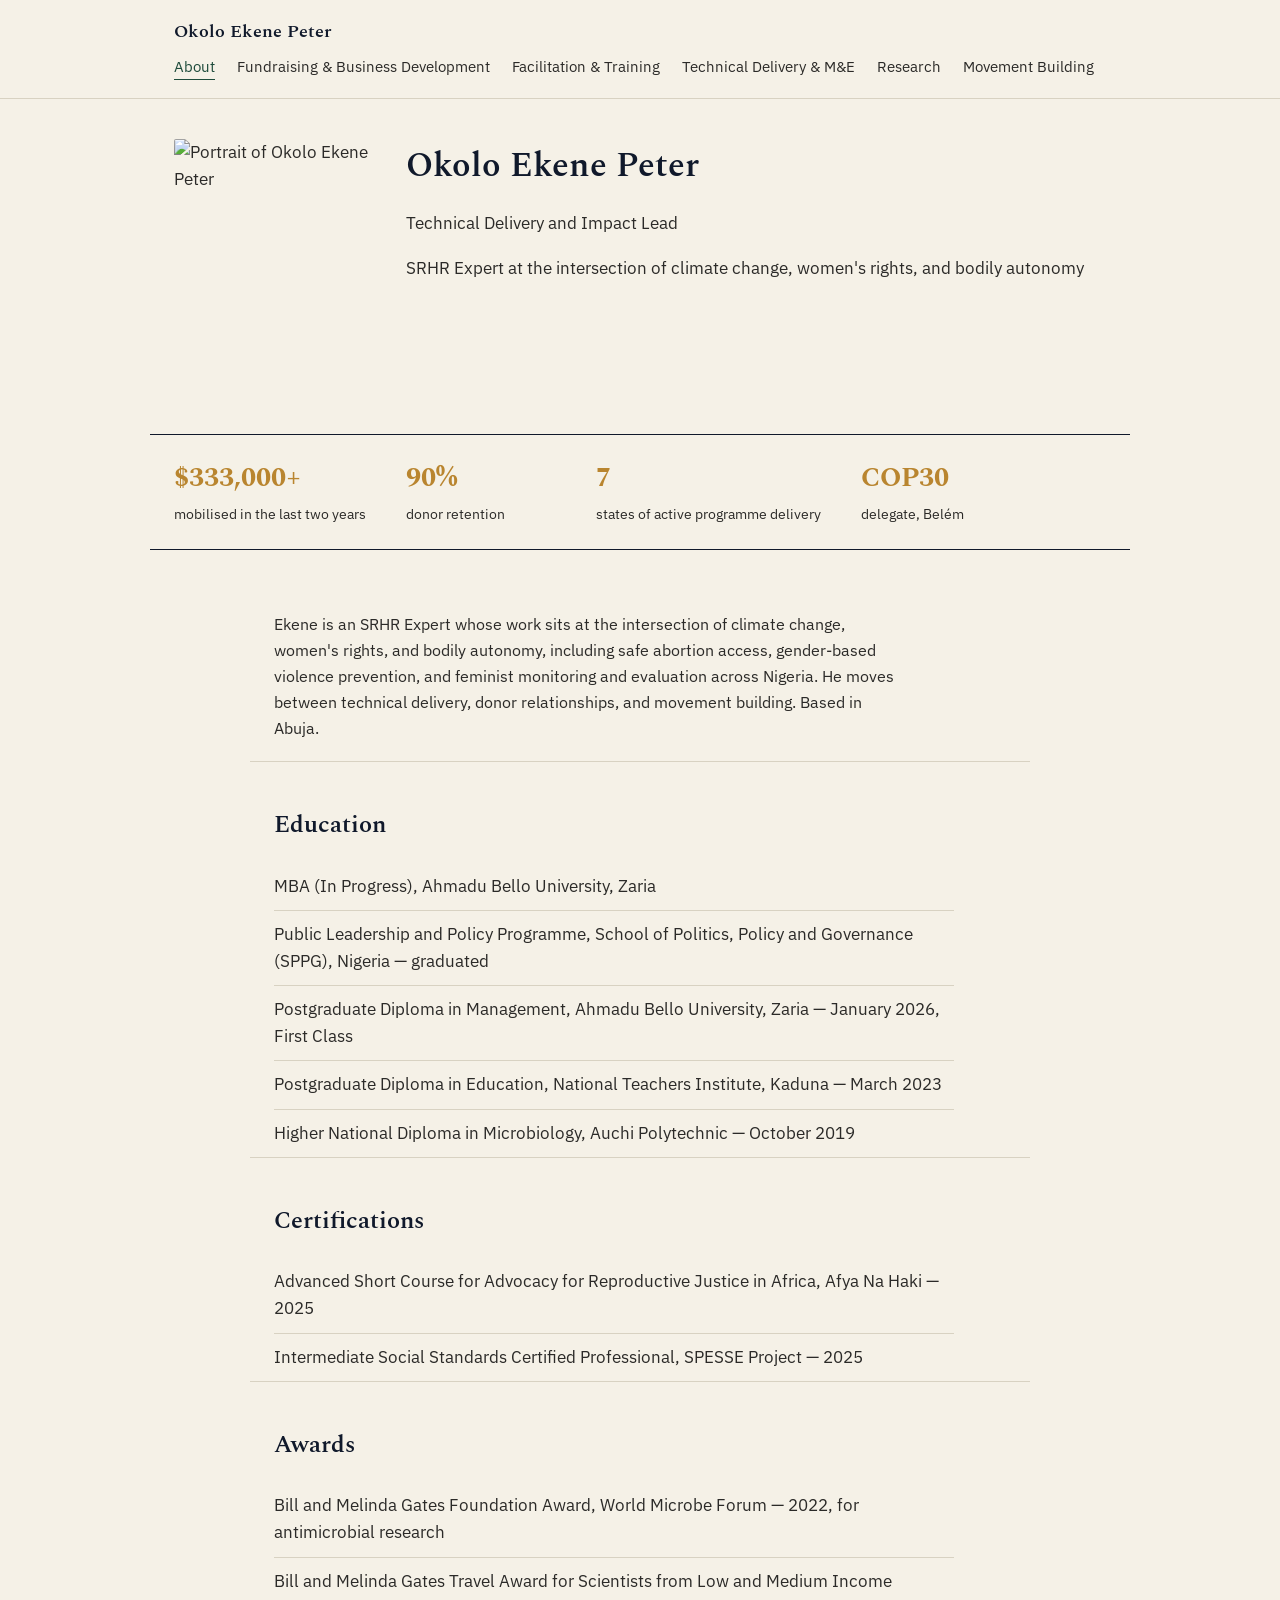
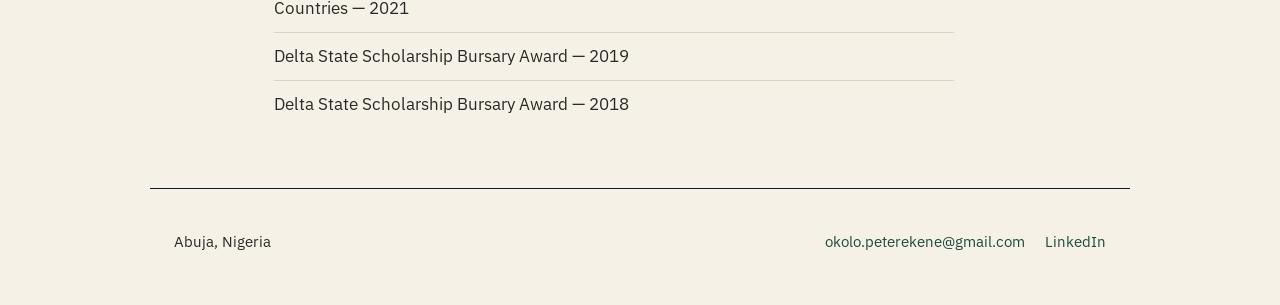
==== index.html @ 2e27028e "Add files via upload" ====
<!DOCTYPE html>
<html lang="en">
<head>
<meta charset="UTF-8">
<meta name="viewport" content="width=device-width, initial-scale=1.0">
<title>Okolo Ekene Peter — Technical Delivery &amp; Impact Lead</title>
<meta name="description" content="Okolo Ekene Peter — SRHR/GBV, climate resilience, and monitoring &amp; evaluation practitioner based in Abuja, Nigeria.">
<link rel="stylesheet" href="style.css">
</head>
<body>

<header class="site-header">
  <div class="wrap">
    <span class="name">Okolo Ekene Peter</span>
    <nav class="site-nav">
      <a href="index.html" class="current">About</a>
      <a href="fundraising.html">Fundraising &amp; Business Development</a>
      <a href="facilitation.html">Facilitation &amp; Training</a>
      <a href="technical-delivery.html">Technical Delivery &amp; M&amp;E</a>
      <a href="research.html">Research</a>
      <a href="movement-building.html">Movement Building</a>
    </nav>
  </div>
</header>

<div class="about-top">
  <div class="headshot">
    <img src="images/ekene-headshot.jpg" alt="Portrait of Okolo Ekene Peter">
  </div>
  <div>
    <h1>Okolo Ekene Peter</h1>
    <p class="role">Technical Delivery and Impact Lead</p>
    <p class="focus-line">SRHR Expert at the intersection of climate change, women's rights, and bodily autonomy</p>
  </div>
</div>

<div class="ledger">
  <div class="stat"><span class="num">$333,000+</span><span class="label">mobilised in the last two years</span></div>
  <div class="stat"><span class="num">90%</span><span class="label">donor retention</span></div>
  <div class="stat"><span class="num">7</span><span class="label">states of active programme delivery</span></div>
  <div class="stat"><span class="num">COP30</span><span class="label">delegate, Belém</span></div>
</div>

<main>
  <section class="section">
    <p class="intro">Ekene is an SRHR Expert whose work sits at the intersection of climate change, women's rights, and bodily autonomy, including safe abortion access, gender-based violence prevention, and feminist monitoring and evaluation across Nigeria. He moves between technical delivery, donor relationships, and movement building. Based in Abuja.</p>
  </section>

  <section class="section">
    <h2>Education</h2>
    <ul>
      <li>MBA (In Progress), Ahmadu Bello University, Zaria</li>
      <li>Public Leadership and Policy Programme, School of Politics, Policy and Governance (SPPG), Nigeria — graduated</li>
      <li>Postgraduate Diploma in Management, Ahmadu Bello University, Zaria — January 2026, First Class</li>
      <li>Postgraduate Diploma in Education, National Teachers Institute, Kaduna — March 2023</li>
      <li>Higher National Diploma in Microbiology, Auchi Polytechnic — October 2019</li>
    </ul>
  </section>

  <section class="section">
    <h2>Certifications</h2>
    <ul>
      <li>Advanced Short Course for Advocacy for Reproductive Justice in Africa, Afya Na Haki — 2025</li>
      <li>Intermediate Social Standards Certified Professional, SPESSE Project — 2025</li>
    </ul>
  </section>

  <section class="section">
    <h2>Awards</h2>
    <ul>
      <li>Bill and Melinda Gates Foundation Award, World Microbe Forum — 2022, for antimicrobial research</li>
      <li>Bill and Melinda Gates Travel Award for Scientists from Low and Medium Income Countries — 2021</li>
      <li>Delta State Scholarship Bursary Award — 2019</li>
      <li>Delta State Scholarship Bursary Award — 2018</li>
    </ul>
  </section>
</main>

<footer class="site-footer">
  <span>Abuja, Nigeria</span>
  <div class="contact-links">
    <a href="mailto:okolo.peterekene@gmail.com">okolo.peterekene@gmail.com</a>
    <a href="https://www.linkedin.com/in/peterokolo/">LinkedIn</a>
  </div>
</footer>

</body>
</html>
---- style.css ----
@import url('https://fonts.googleapis.com/css2?family=Spectral:ital,wght@0,400;0,500;0,600;0,700;1,400&family=IBM+Plex+Sans:wght@400;500;600&display=swap');

:root {
  --ink: #10192B;
  --parchment: #F5F1E7;
  --forest: #1E4B3B;
  --ochre: #B9852F;
  --charcoal: #2B2A28;
  --rule: #D8D2C2;
  --max-w: 780px;
}

* { box-sizing: border-box; }

html { scroll-behavior: smooth; }

body {
  margin: 0;
  background: var(--parchment);
  color: var(--charcoal);
  font-family: 'IBM Plex Sans', -apple-system, sans-serif;
  font-size: 17px;
  line-height: 1.6;
}

h1, h2, h3 {
  font-family: 'Spectral', Georgia, serif;
  color: var(--ink);
  font-weight: 600;
  margin: 0;
}

a {
  color: var(--forest);
  text-decoration: none;
  border-bottom: 1px solid transparent;
}

a:hover, a:focus {
  border-bottom-color: var(--forest);
}

a:focus-visible, button:focus-visible {
  outline: 2px solid var(--ochre);
  outline-offset: 3px;
}

img { max-width: 100%; display: block; }

.wrap {
  max-width: var(--max-w);
  margin: 0 auto;
  padding: 0 24px;
}

/* Header / nav */
.site-header {
  position: sticky;
  top: 0;
  z-index: 10;
  background: var(--parchment);
  border-bottom: 1px solid var(--rule);
}

.site-header .wrap {
  max-width: 980px;
  display: flex;
  align-items: baseline;
  justify-content: space-between;
  flex-wrap: wrap;
  gap: 8px 24px;
  padding-top: 18px;
  padding-bottom: 18px;
}

.site-header .name {
  font-family: 'Spectral', serif;
  font-size: 1.15rem;
  font-weight: 600;
  color: var(--ink);
  white-space: nowrap;
}

.site-nav {
  display: flex;
  flex-wrap: wrap;
  gap: 4px 22px;
}

.site-nav a {
  font-size: 0.92rem;
  color: var(--charcoal);
  border-bottom: 1px solid transparent;
}

.site-nav a.current,
.site-nav a:hover {
  color: var(--forest);
  border-bottom-color: var(--forest);
}

/* Masthead */
.masthead {
  max-width: 980px;
  margin: 0 auto;
  padding: 40px 24px 8px;
}

.masthead h1 {
  font-size: clamp(1.9rem, 4vw, 2.6rem);
  line-height: 1.15;
}

.masthead .role {
  font-size: 1.05rem;
  color: var(--forest);
  margin-top: 6px;
}

.masthead .focus-line {
  font-size: 0.95rem;
  color: var(--charcoal);
  opacity: 0.85;
  margin-top: 4px;
}

/* Ledger strip: the one bold moment */
.ledger {
  max-width: 980px;
  margin: 28px auto 0;
  padding: 22px 24px;
  border-top: 1px solid var(--ink);
  border-bottom: 1px solid var(--ink);
  display: flex;
  flex-wrap: wrap;
  gap: 20px 40px;
}

.ledger .stat { min-width: 150px; }

.ledger .stat .num {
  font-family: 'Spectral', serif;
  font-weight: 700;
  font-size: 1.7rem;
  color: var(--ochre);
  font-variant-numeric: tabular-nums;
  display: block;
}

.ledger .stat .label {
  font-size: 0.88rem;
  color: var(--charcoal);
  margin-top: 2px;
}

/* Main content sections */
main { padding-bottom: 60px; }

.section {
  max-width: var(--max-w);
  margin: 0 auto;
  padding: 44px 24px 0;
}

.section + .section { border-top: 1px solid var(--rule); }

.section h2 {
  font-size: 1.5rem;
  margin-bottom: 18px;
}

.section .intro {
  font-size: 1.02rem;
  max-width: 62ch;
  margin-bottom: 20px;
}

.section ul {
  margin: 0;
  padding: 0;
  list-style: none;
}

.section ul li {
  padding: 10px 0;
  border-top: 1px solid var(--rule);
  max-width: 68ch;
}

.section ul li:first-child { border-top: none; }

.section ul.plain li {
  padding-left: 0;
}

/* Timeline (numbered, sequential content only) */
.timeline { counter-reset: item; }

.timeline li {
  position: relative;
  padding-left: 44px;
  counter-increment: item;
}

.timeline li::before {
  content: counter(item, decimal-leading-zero);
  position: absolute;
  left: 0;
  top: 10px;
  font-family: 'Spectral', serif;
  font-weight: 600;
  color: var(--ochre);
  font-size: 0.95rem;
}

.timeline .role-title {
  font-weight: 600;
  color: var(--ink);
  display: block;
}

.timeline .org {
  color: var(--forest);
  font-size: 0.95rem;
}

/* Sub-groups within a section (e.g. grants, education) */
.subhead {
  font-family: 'Spectral', serif;
  font-weight: 600;
  color: var(--ink);
  font-size: 1.02rem;
  margin: 26px 0 6px;
}

.subhead:first-of-type { margin-top: 4px; }

/* Photo grid */
.photo-grid {
  display: grid;
  grid-template-columns: repeat(2, 1fr);
  gap: 14px;
  margin: 22px 0 8px;
  max-width: 980px;
}

.photo-grid figure { margin: 0; }

.photo-grid img {
  width: 100%;
  height: 100%;
  object-fit: cover;
  aspect-ratio: 4 / 3;
}

.photo-grid figcaption {
  font-size: 0.85rem;
  color: var(--charcoal);
  opacity: 0.75;
  margin-top: 6px;
}

.photo-grid .wide { grid-column: 1 / -1; }
.photo-grid .wide img { aspect-ratio: 16 / 9; }

/* About page: photo + intro layout */
.about-top {
  max-width: 980px;
  margin: 0 auto;
  padding: 40px 24px 0;
  display: grid;
  grid-template-columns: 200px 1fr;
  gap: 32px;
  align-items: start;
}

.about-top .headshot img {
  border-radius: 2px;
  aspect-ratio: 3 / 4;
  object-fit: cover;
  width: 100%;
}

@media (max-width: 640px) {
  .about-top { grid-template-columns: 130px 1fr; gap: 20px; padding-top: 32px; }
  .masthead { padding-top: 8px; }
  .photo-grid { grid-template-columns: 1fr; }
}

/* Footer */
.site-footer {
  max-width: 980px;
  margin: 0 auto;
  padding: 40px 24px 50px;
  border-top: 1px solid var(--ink);
  display: flex;
  flex-wrap: wrap;
  justify-content: space-between;
  gap: 14px;
  font-size: 0.95rem;
}

.site-footer .contact-links {
  display: flex;
  gap: 20px;
  flex-wrap: wrap;
}
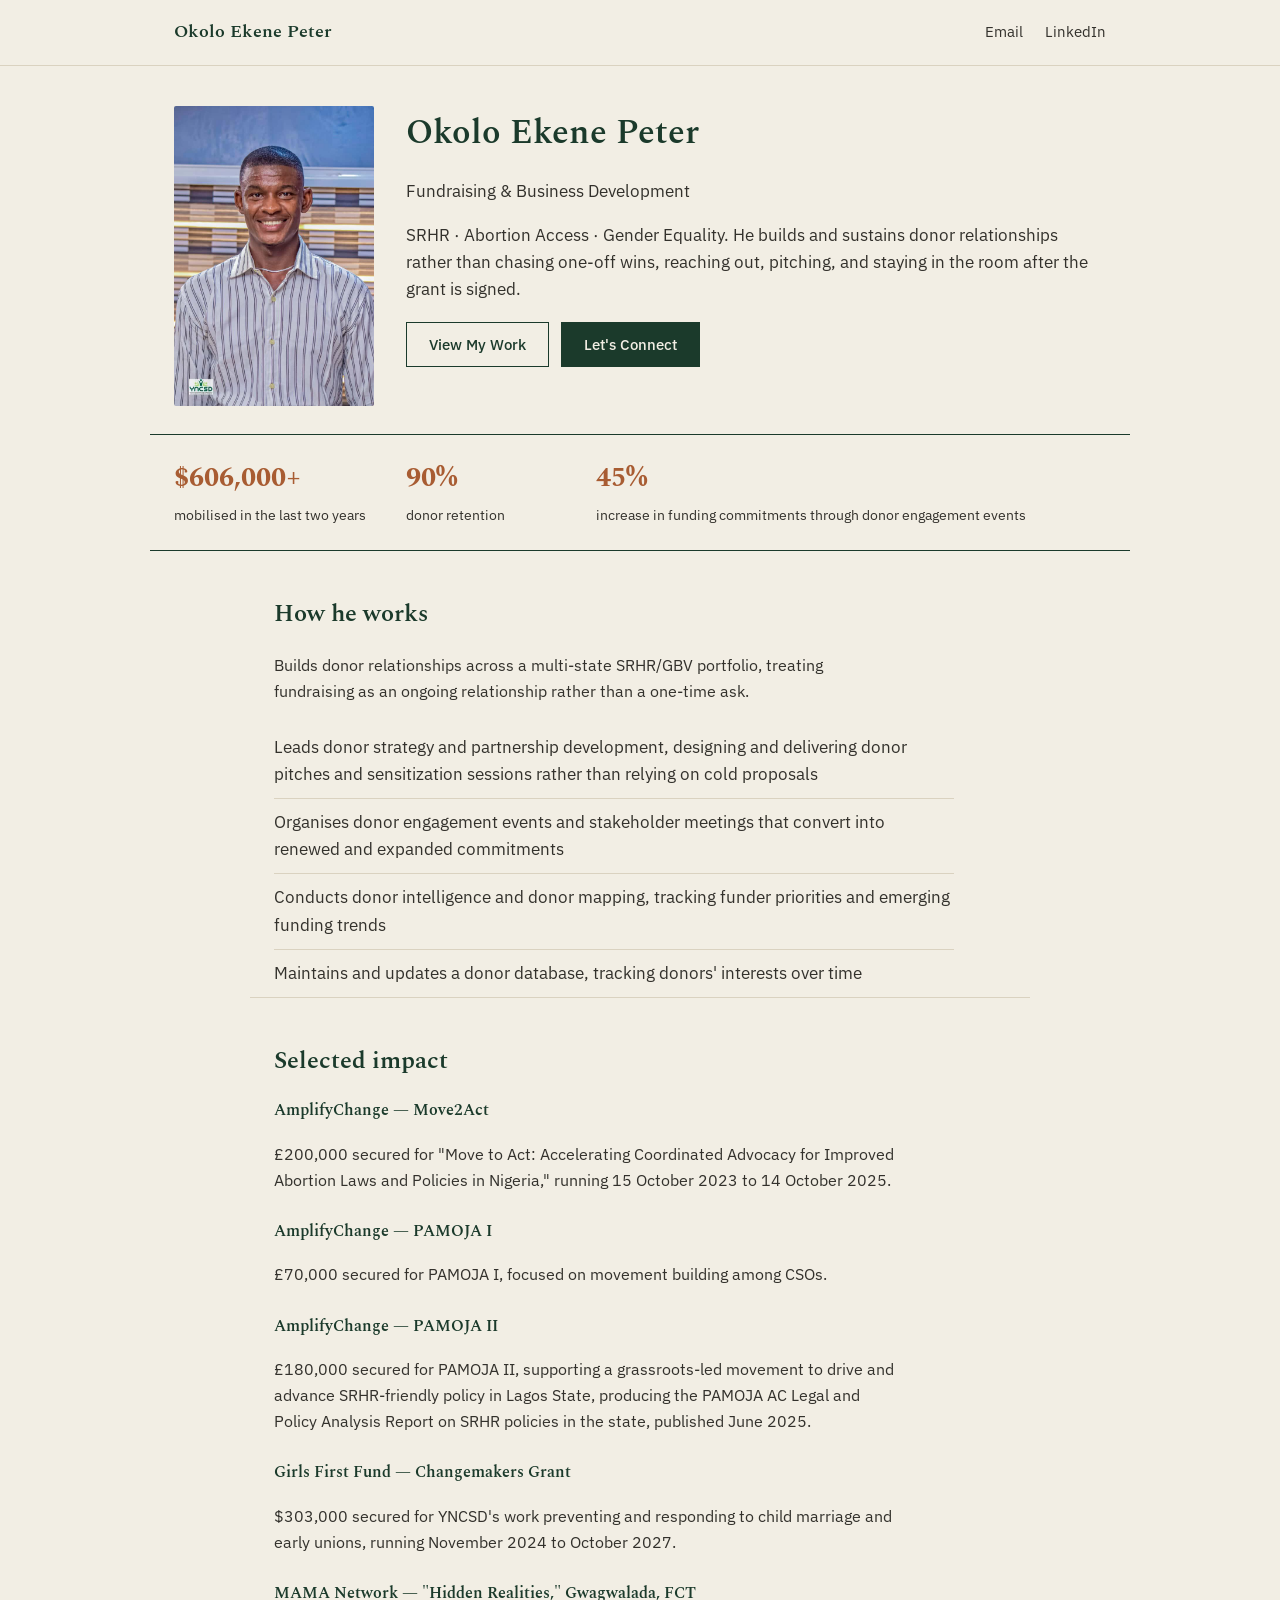
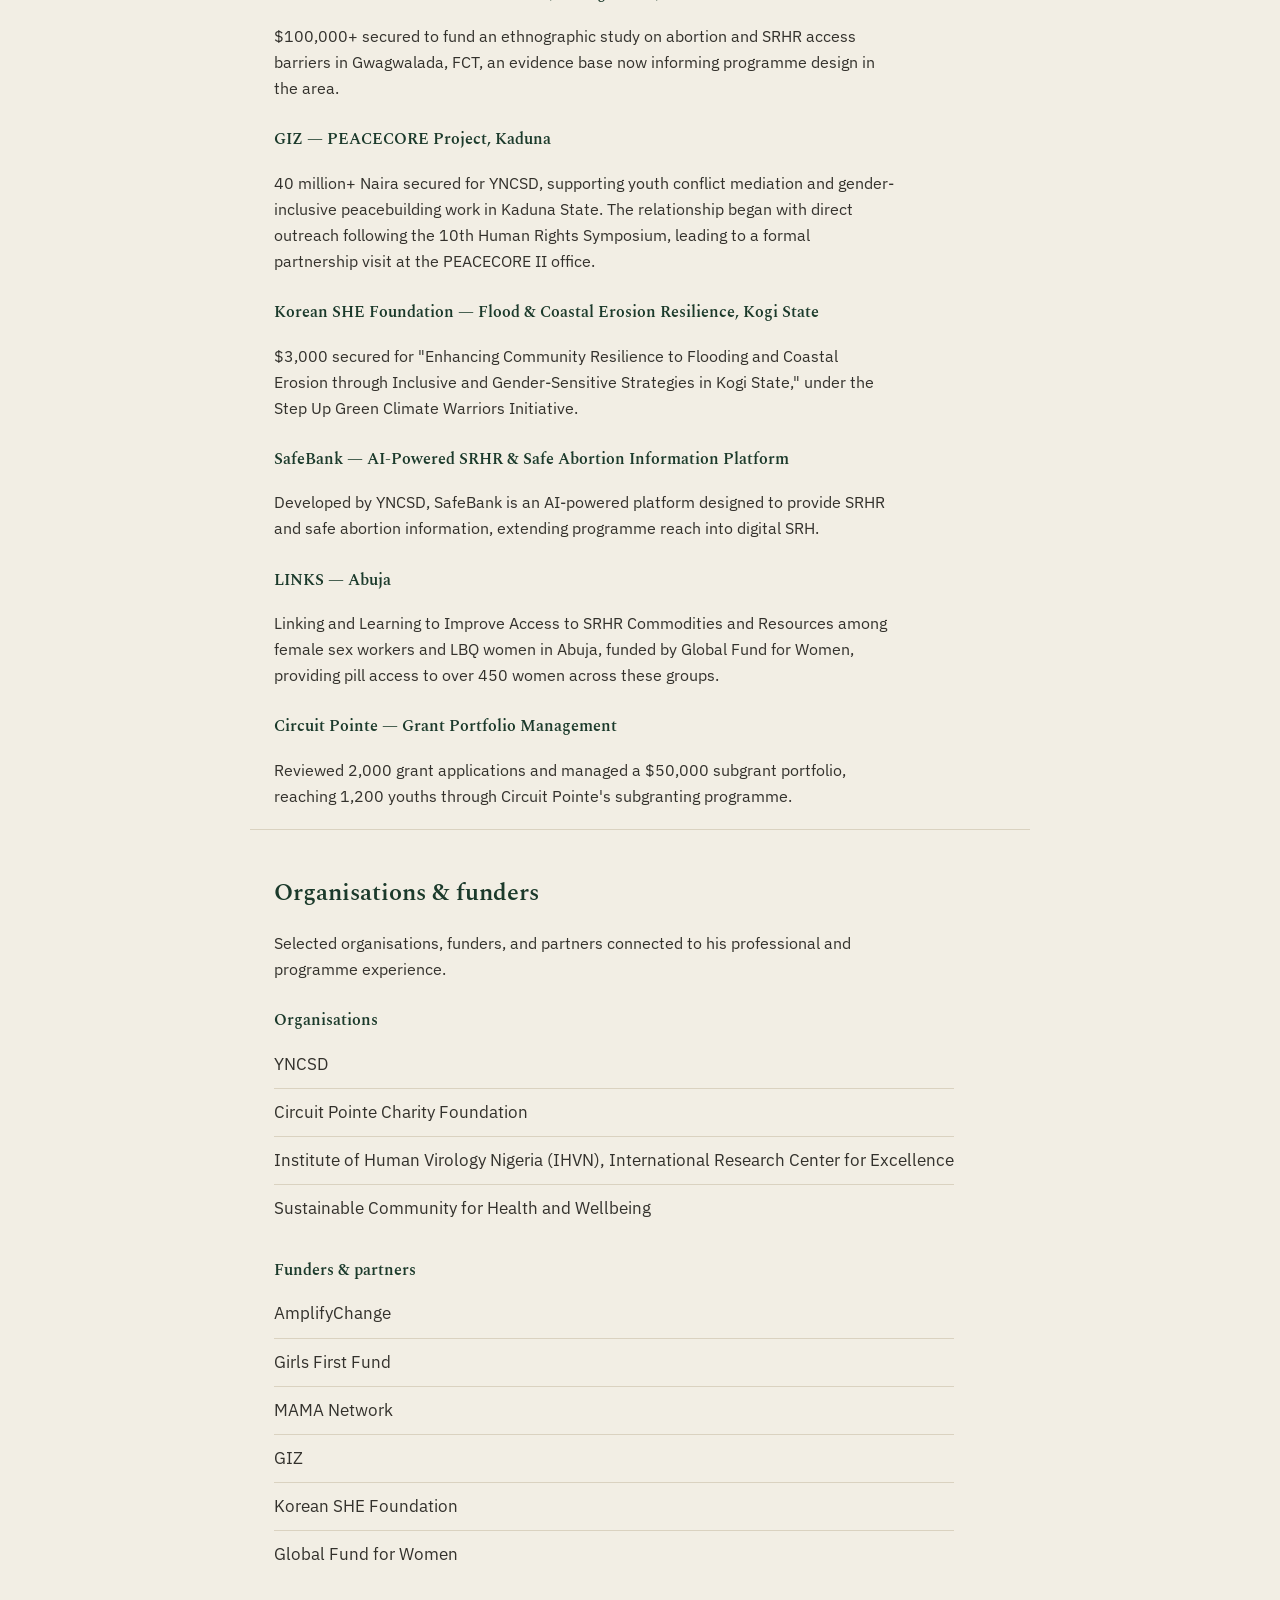
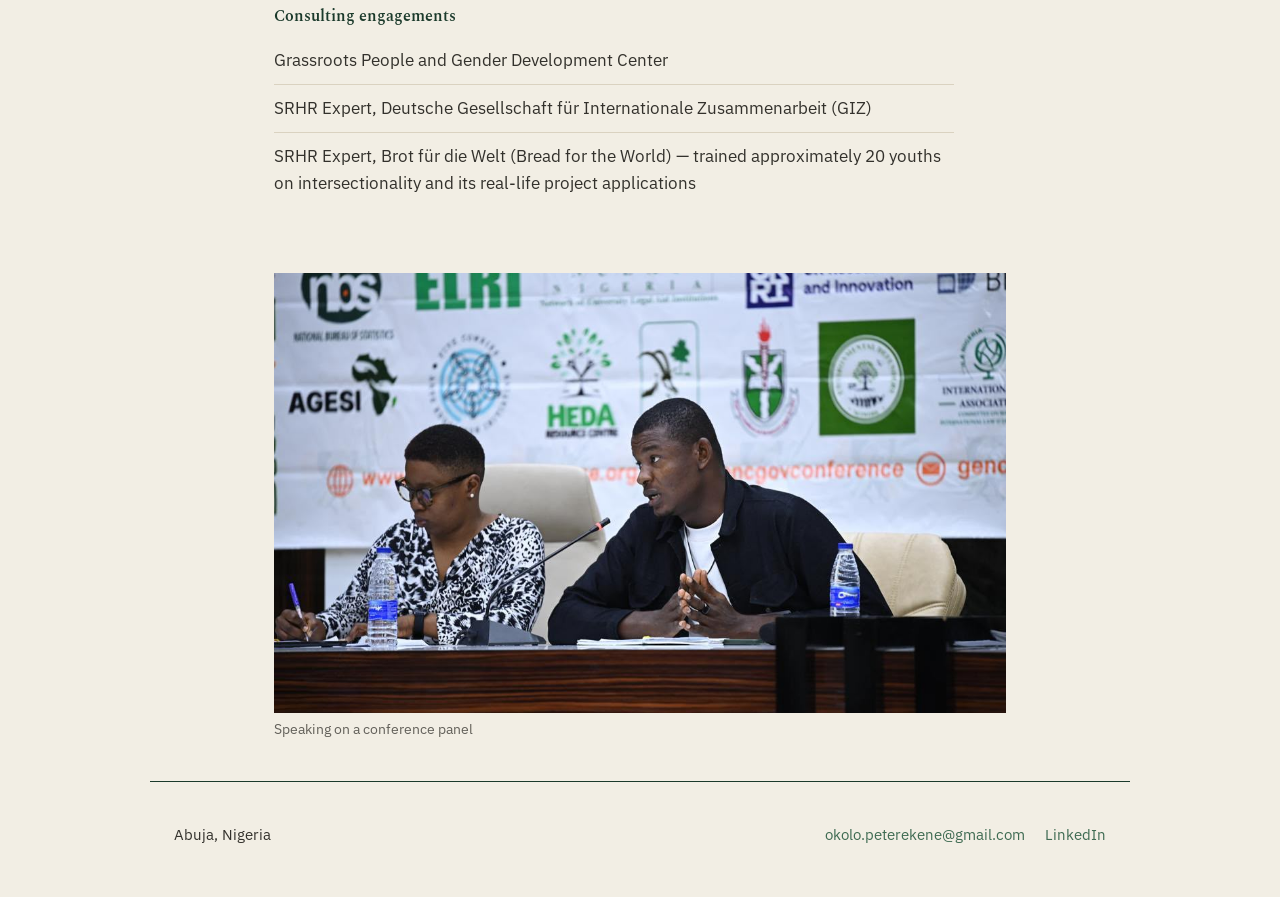
==== commit aa873e3a: "Add files via upload" ====
--- a/index.html
+++ b/index.html
@@ -3,8 +3,8 @@
 <head>
 <meta charset="UTF-8">
 <meta name="viewport" content="width=device-width, initial-scale=1.0">
-<title>Okolo Ekene Peter — Technical Delivery &amp; Impact Lead</title>
-<meta name="description" content="Okolo Ekene Peter — SRHR/GBV, climate resilience, and monitoring &amp; evaluation practitioner based in Abuja, Nigeria.">
+<title>Okolo Ekene Peter — Fundraising &amp; Business Development</title>
+<meta name="description" content="Okolo Ekene Peter — Fundraising and Business Development, donor strategy and partnership development for SRHR, GBV, and climate resilience programmes in Nigeria.">
 <link rel="stylesheet" href="style.css">
 </head>
 <body>
@@ -13,12 +13,8 @@
   <div class="wrap">
     <span class="name">Okolo Ekene Peter</span>
     <nav class="site-nav">
-      <a href="index.html" class="current">About</a>
-      <a href="fundraising.html">Fundraising &amp; Business Development</a>
-      <a href="facilitation.html">Facilitation &amp; Training</a>
-      <a href="technical-delivery.html">Technical Delivery &amp; M&amp;E</a>
-      <a href="research.html">Research</a>
-      <a href="movement-building.html">Movement Building</a>
+      <a href="mailto:okolo.peterekene@gmail.com">Email</a>
+      <a href="https://www.linkedin.com/in/peterokolo/">LinkedIn</a>
     </nav>
   </div>
 </header>
@@ -29,50 +25,104 @@
   </div>
   <div>
     <h1>Okolo Ekene Peter</h1>
-    <p class="role">Technical Delivery and Impact Lead</p>
-    <p class="focus-line">SRHR Expert at the intersection of climate change, women's rights, and bodily autonomy</p>
+    <p class="role">Fundraising &amp; Business Development</p>
+    <p class="focus-line">SRHR · Abortion Access · Gender Equality. He builds and sustains donor relationships rather than chasing one-off wins, reaching out, pitching, and staying in the room after the grant is signed.</p>
+    <div class="cta-row">
+      <a href="#impact" class="btn">View My Work</a>
+      <a href="mailto:okolo.peterekene@gmail.com" class="btn primary">Let's Connect</a>
+    </div>
   </div>
 </div>
 
 <div class="ledger">
-  <div class="stat"><span class="num">$333,000+</span><span class="label">mobilised in the last two years</span></div>
+  <div class="stat"><span class="num">$606,000+</span><span class="label">mobilised in the last two years</span></div>
   <div class="stat"><span class="num">90%</span><span class="label">donor retention</span></div>
-  <div class="stat"><span class="num">7</span><span class="label">states of active programme delivery</span></div>
-  <div class="stat"><span class="num">COP30</span><span class="label">delegate, Belém</span></div>
+  <div class="stat"><span class="num">45%</span><span class="label">increase in funding commitments through donor engagement events</span></div>
 </div>
 
 <main>
   <section class="section">
-    <p class="intro">Ekene is an SRHR Expert whose work sits at the intersection of climate change, women's rights, and bodily autonomy, including safe abortion access, gender-based violence prevention, and feminist monitoring and evaluation across Nigeria. He moves between technical delivery, donor relationships, and movement building. Based in Abuja.</p>
+    <h2>How he works</h2>
+    <p class="intro">Builds donor relationships across a multi-state SRHR/GBV portfolio, treating fundraising as an ongoing relationship rather than a one-time ask.</p>
+    <ul>
+      <li>Leads donor strategy and partnership development, designing and delivering donor pitches and sensitization sessions rather than relying on cold proposals</li>
+      <li>Organises donor engagement events and stakeholder meetings that convert into renewed and expanded commitments</li>
+      <li>Conducts donor intelligence and donor mapping, tracking funder priorities and emerging funding trends</li>
+      <li>Maintains and updates a donor database, tracking donors' interests over time</li>
+    </ul>
+  </section>
+
+  <section class="section" id="impact">
+    <h2>Selected impact</h2>
+
+    <p class="subhead">AmplifyChange — Move2Act</p>
+    <p class="intro">£200,000 secured for "Move to Act: Accelerating Coordinated Advocacy for Improved Abortion Laws and Policies in Nigeria," running 15 October 2023 to 14 October 2025.</p>
+
+    <p class="subhead">AmplifyChange — PAMOJA I</p>
+    <p class="intro">£70,000 secured for PAMOJA I, focused on movement building among CSOs.</p>
+
+    <p class="subhead">AmplifyChange — PAMOJA II</p>
+    <p class="intro">£180,000 secured for PAMOJA II, supporting a grassroots-led movement to drive and advance SRHR-friendly policy in Lagos State, producing the PAMOJA AC Legal and Policy Analysis Report on SRHR policies in the state, published June 2025.</p>
+
+    <p class="subhead">Girls First Fund — Changemakers Grant</p>
+    <p class="intro">$303,000 secured for YNCSD's work preventing and responding to child marriage and early unions, running November 2024 to October 2027.</p>
+
+    <p class="subhead">MAMA Network — "Hidden Realities," Gwagwalada, FCT</p>
+    <p class="intro">$100,000+ secured to fund an ethnographic study on abortion and SRHR access barriers in Gwagwalada, FCT, an evidence base now informing programme design in the area.</p>
+
+    <p class="subhead">GIZ — PEACECORE Project, Kaduna</p>
+    <p class="intro">40 million+ Naira secured for YNCSD, supporting youth conflict mediation and gender-inclusive peacebuilding work in Kaduna State. The relationship began with direct outreach following the 10th Human Rights Symposium, leading to a formal partnership visit at the PEACECORE II office.</p>
+
+    <p class="subhead">Korean SHE Foundation — Flood &amp; Coastal Erosion Resilience, Kogi State</p>
+    <p class="intro">$3,000 secured for "Enhancing Community Resilience to Flooding and Coastal Erosion through Inclusive and Gender-Sensitive Strategies in Kogi State," under the Step Up Green Climate Warriors Initiative.</p>
+
+    <p class="subhead">SafeBank — AI-Powered SRHR &amp; Safe Abortion Information Platform</p>
+    <p class="intro">Developed by YNCSD, SafeBank is an AI-powered platform designed to provide SRHR and safe abortion information, extending programme reach into digital SRH.</p>
+
+    <p class="subhead">LINKS — Abuja</p>
+    <p class="intro">Linking and Learning to Improve Access to SRHR Commodities and Resources among female sex workers and LBQ women in Abuja, funded by Global Fund for Women, providing pill access to over 450 women across these groups.</p>
+
+    <p class="subhead">Circuit Pointe — Grant Portfolio Management</p>
+    <p class="intro">Reviewed 2,000 grant applications and managed a $50,000 subgrant portfolio, reaching 1,200 youths through Circuit Pointe's subgranting programme.</p>
   </section>
 
   <section class="section">
-    <h2>Education</h2>
+    <h2>Organisations &amp; funders</h2>
+    <p class="intro">Selected organisations, funders, and partners connected to his professional and programme experience.</p>
+
+    <p class="subhead">Organisations</p>
     <ul>
-      <li>MBA (In Progress), Ahmadu Bello University, Zaria</li>
-      <li>Public Leadership and Policy Programme, School of Politics, Policy and Governance (SPPG), Nigeria — graduated</li>
-      <li>Postgraduate Diploma in Management, Ahmadu Bello University, Zaria — January 2026, First Class</li>
-      <li>Postgraduate Diploma in Education, National Teachers Institute, Kaduna — March 2023</li>
-      <li>Higher National Diploma in Microbiology, Auchi Polytechnic — October 2019</li>
+      <li>YNCSD</li>
+      <li>Circuit Pointe Charity Foundation</li>
+      <li>Institute of Human Virology Nigeria (IHVN), International Research Center for Excellence</li>
+      <li>Sustainable Community for Health and Wellbeing</li>
+    </ul>
+
+    <p class="subhead">Funders &amp; partners</p>
+    <ul>
+      <li>AmplifyChange</li>
+      <li>Girls First Fund</li>
+      <li>MAMA Network</li>
+      <li>GIZ</li>
+      <li>Korean SHE Foundation</li>
+      <li>Global Fund for Women</li>
+    </ul>
+
+    <p class="subhead">Consulting engagements</p>
+    <ul>
+      <li>Grassroots People and Gender Development Center</li>
+      <li>SRHR Expert, Deutsche Gesellschaft für Internationale Zusammenarbeit (GIZ)</li>
+      <li>SRHR Expert, Brot für die Welt (Bread for the World) — trained approximately 20 youths on intersectionality and its real-life project applications</li>
     </ul>
   </section>
 
-  <section class="section">
-    <h2>Certifications</h2>
-    <ul>
-      <li>Advanced Short Course for Advocacy for Reproductive Justice in Africa, Afya Na Haki — 2025</li>
-      <li>Intermediate Social Standards Certified Professional, SPESSE Project — 2025</li>
-    </ul>
-  </section>
-
-  <section class="section">
-    <h2>Awards</h2>
-    <ul>
-      <li>Bill and Melinda Gates Foundation Award, World Microbe Forum — 2022, for antimicrobial research</li>
-      <li>Bill and Melinda Gates Travel Award for Scientists from Low and Medium Income Countries — 2021</li>
-      <li>Delta State Scholarship Bursary Award — 2019</li>
-      <li>Delta State Scholarship Bursary Award — 2018</li>
-    </ul>
+  <section class="section" style="border-top: none;">
+    <div class="photo-grid">
+      <figure class="wide">
+        <img src="images/facilitation-panel.jpg" alt="Ekene speaking on a panel at a governance conference">
+        <figcaption>Speaking on a conference panel</figcaption>
+      </figure>
+    </div>
   </section>
 </main>
 
--- a/style.css
+++ b/style.css
@@ -1,12 +1,12 @@
 @import url('https://fonts.googleapis.com/css2?family=Spectral:ital,wght@0,400;0,500;0,600;0,700;1,400&family=IBM+Plex+Sans:wght@400;500;600&display=swap');
 
 :root {
-  --ink: #10192B;
-  --parchment: #F5F1E7;
-  --forest: #1E4B3B;
-  --ochre: #B9852F;
-  --charcoal: #2B2A28;
-  --rule: #D8D2C2;
+  --ink: #1B3A2B;
+  --parchment: #F2EEE4;
+  --forest: #3F6B52;
+  --ochre: #A85C32;
+  --charcoal: #33312C;
+  --rule: #DAD2C0;
   --max-w: 780px;
 }
 
@@ -276,8 +276,9 @@
 
 .about-top .headshot img {
   border-radius: 2px;
-  aspect-ratio: 3 / 4;
+  aspect-ratio: 2 / 3;
   object-fit: cover;
+  object-position: center top;
   width: 100%;
 }
 
@@ -305,3 +306,37 @@
   gap: 20px;
   flex-wrap: wrap;
 }
+
+/* Hero CTA buttons */
+.cta-row {
+  display: flex;
+  flex-wrap: wrap;
+  gap: 12px;
+  margin-top: 18px;
+}
+
+.btn {
+  display: inline-block;
+  padding: 10px 22px;
+  font-size: 0.92rem;
+  font-weight: 500;
+  border: 1px solid var(--ink);
+  color: var(--ink);
+  border-bottom: 1px solid var(--ink);
+}
+
+.btn:hover {
+  background: var(--ink);
+  color: var(--parchment);
+}
+
+.btn.primary {
+  background: var(--ink);
+  color: var(--parchment);
+}
+
+.btn.primary:hover {
+  background: var(--forest);
+  border-color: var(--forest);
+  color: var(--parchment);
+}
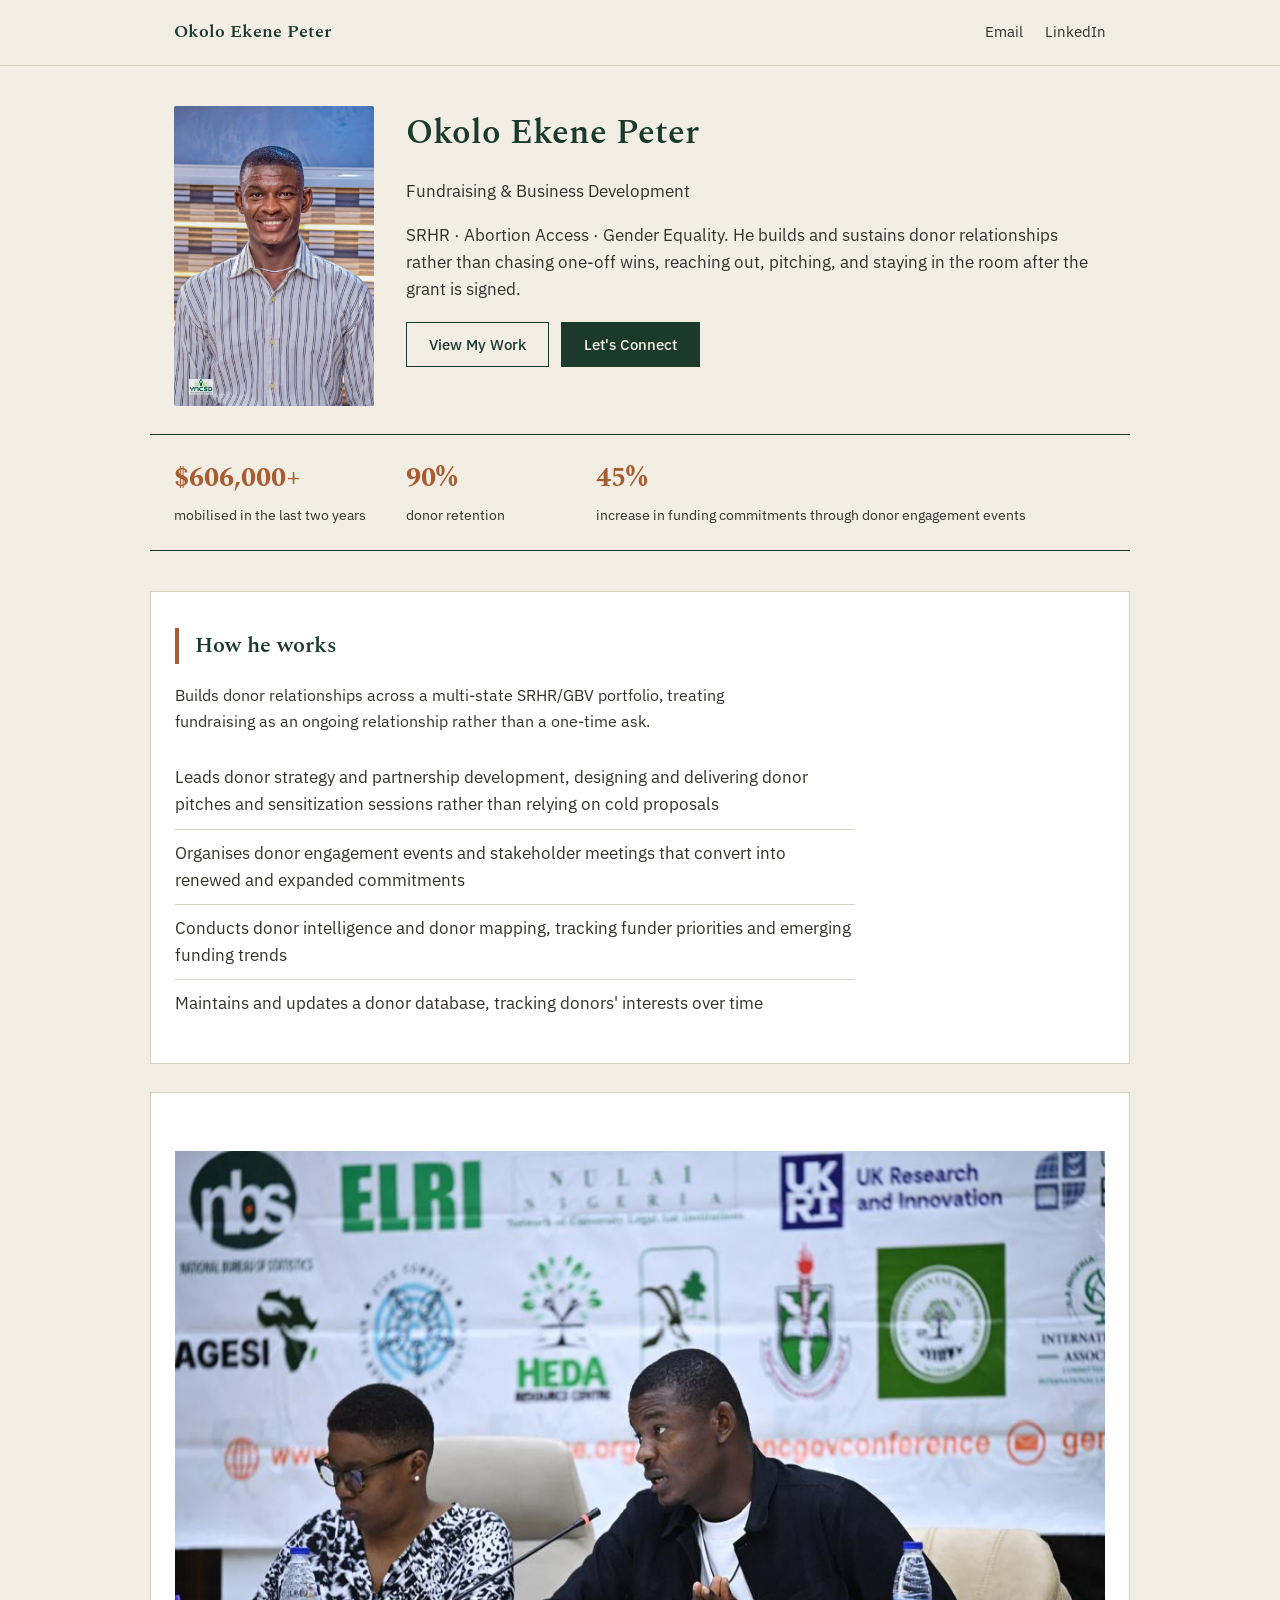
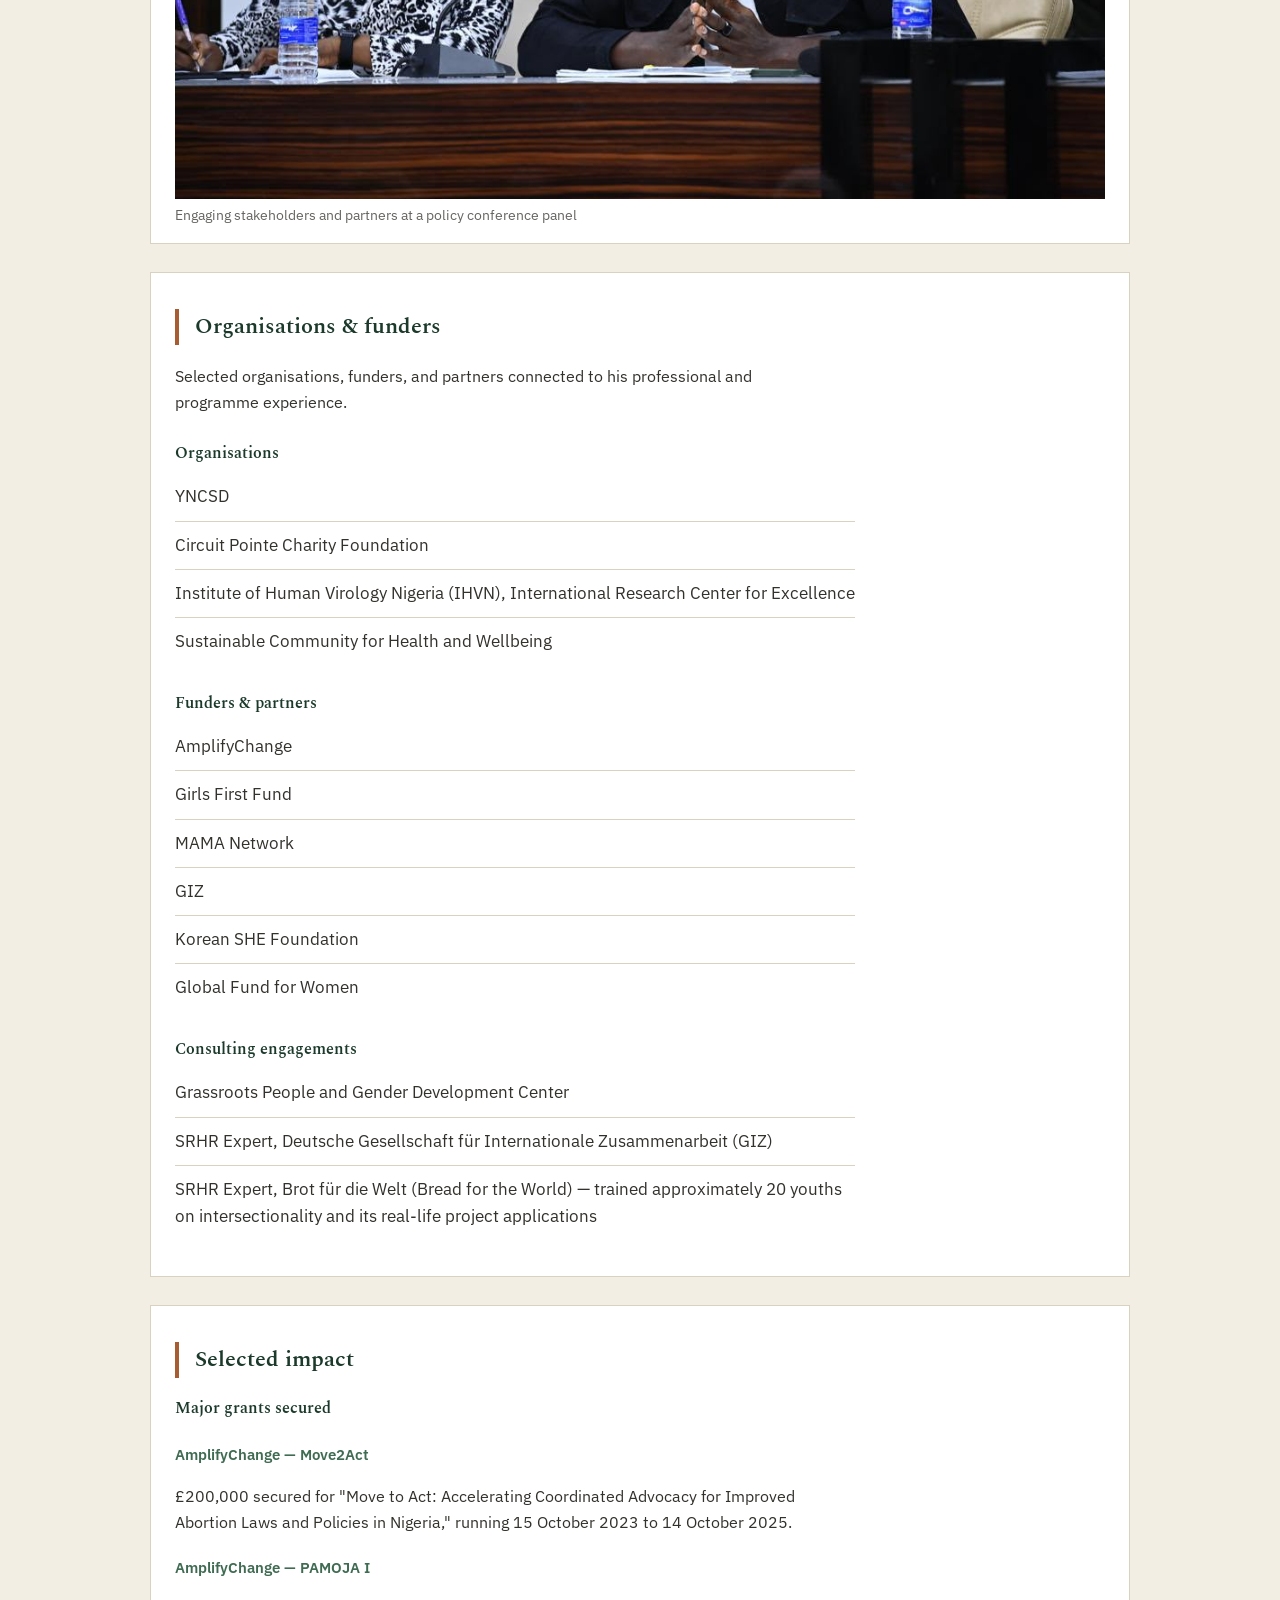
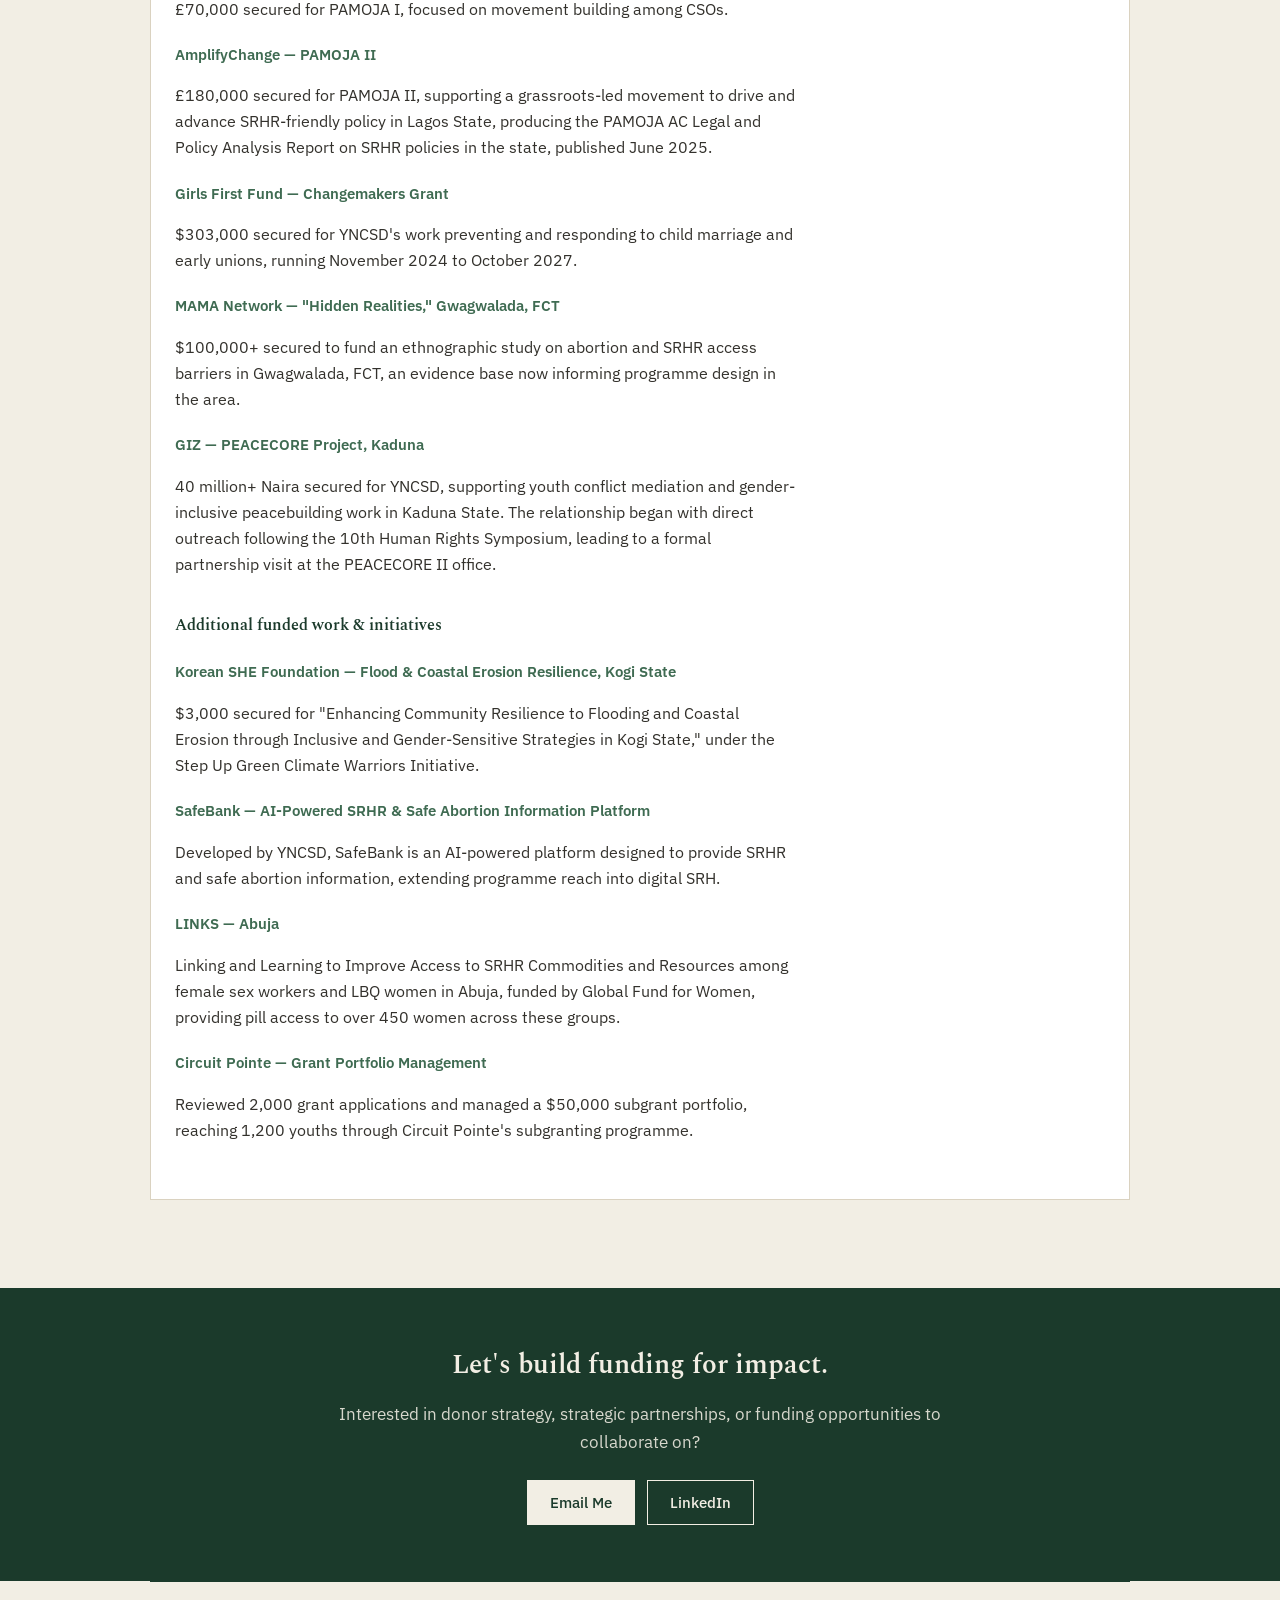
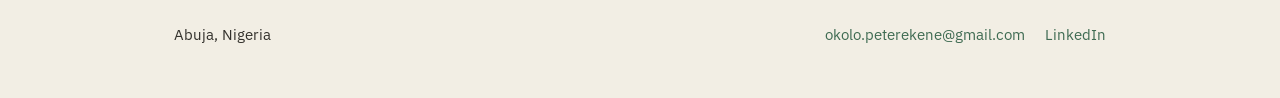
==== commit 1ffc123a: "Add files via upload" ====
--- a/index.html
+++ b/index.html
@@ -52,38 +52,13 @@
     </ul>
   </section>
 
-  <section class="section" id="impact">
-    <h2>Selected impact</h2>
-
-    <p class="subhead">AmplifyChange — Move2Act</p>
-    <p class="intro">£200,000 secured for "Move to Act: Accelerating Coordinated Advocacy for Improved Abortion Laws and Policies in Nigeria," running 15 October 2023 to 14 October 2025.</p>
-
-    <p class="subhead">AmplifyChange — PAMOJA I</p>
-    <p class="intro">£70,000 secured for PAMOJA I, focused on movement building among CSOs.</p>
-
-    <p class="subhead">AmplifyChange — PAMOJA II</p>
-    <p class="intro">£180,000 secured for PAMOJA II, supporting a grassroots-led movement to drive and advance SRHR-friendly policy in Lagos State, producing the PAMOJA AC Legal and Policy Analysis Report on SRHR policies in the state, published June 2025.</p>
-
-    <p class="subhead">Girls First Fund — Changemakers Grant</p>
-    <p class="intro">$303,000 secured for YNCSD's work preventing and responding to child marriage and early unions, running November 2024 to October 2027.</p>
-
-    <p class="subhead">MAMA Network — "Hidden Realities," Gwagwalada, FCT</p>
-    <p class="intro">$100,000+ secured to fund an ethnographic study on abortion and SRHR access barriers in Gwagwalada, FCT, an evidence base now informing programme design in the area.</p>
-
-    <p class="subhead">GIZ — PEACECORE Project, Kaduna</p>
-    <p class="intro">40 million+ Naira secured for YNCSD, supporting youth conflict mediation and gender-inclusive peacebuilding work in Kaduna State. The relationship began with direct outreach following the 10th Human Rights Symposium, leading to a formal partnership visit at the PEACECORE II office.</p>
-
-    <p class="subhead">Korean SHE Foundation — Flood &amp; Coastal Erosion Resilience, Kogi State</p>
-    <p class="intro">$3,000 secured for "Enhancing Community Resilience to Flooding and Coastal Erosion through Inclusive and Gender-Sensitive Strategies in Kogi State," under the Step Up Green Climate Warriors Initiative.</p>
-
-    <p class="subhead">SafeBank — AI-Powered SRHR &amp; Safe Abortion Information Platform</p>
-    <p class="intro">Developed by YNCSD, SafeBank is an AI-powered platform designed to provide SRHR and safe abortion information, extending programme reach into digital SRH.</p>
-
-    <p class="subhead">LINKS — Abuja</p>
-    <p class="intro">Linking and Learning to Improve Access to SRHR Commodities and Resources among female sex workers and LBQ women in Abuja, funded by Global Fund for Women, providing pill access to over 450 women across these groups.</p>
-
-    <p class="subhead">Circuit Pointe — Grant Portfolio Management</p>
-    <p class="intro">Reviewed 2,000 grant applications and managed a $50,000 subgrant portfolio, reaching 1,200 youths through Circuit Pointe's subgranting programme.</p>
+  <section class="section">
+    <div class="photo-grid">
+      <figure class="wide">
+        <img src="images/facilitation-panel.jpg" alt="Ekene speaking on a panel at a governance conference">
+        <figcaption>Engaging stakeholders and partners at a policy conference panel</figcaption>
+      </figure>
+    </div>
   </section>
 
   <section class="section">
@@ -116,15 +91,55 @@
     </ul>
   </section>
 
-  <section class="section" style="border-top: none;">
-    <div class="photo-grid">
-      <figure class="wide">
-        <img src="images/facilitation-panel.jpg" alt="Ekene speaking on a panel at a governance conference">
-        <figcaption>Speaking on a conference panel</figcaption>
-      </figure>
-    </div>
+  <section class="section" id="impact">
+    <h2>Selected impact</h2>
+
+    <p class="subhead">Major grants secured</p>
+
+    <p class="item-name">AmplifyChange — Move2Act</p>
+    <p class="intro">£200,000 secured for "Move to Act: Accelerating Coordinated Advocacy for Improved Abortion Laws and Policies in Nigeria," running 15 October 2023 to 14 October 2025.</p>
+
+    <p class="item-name">AmplifyChange — PAMOJA I</p>
+    <p class="intro">£70,000 secured for PAMOJA I, focused on movement building among CSOs.</p>
+
+    <p class="item-name">AmplifyChange — PAMOJA II</p>
+    <p class="intro">£180,000 secured for PAMOJA II, supporting a grassroots-led movement to drive and advance SRHR-friendly policy in Lagos State, producing the PAMOJA AC Legal and Policy Analysis Report on SRHR policies in the state, published June 2025.</p>
+
+    <p class="item-name">Girls First Fund — Changemakers Grant</p>
+    <p class="intro">$303,000 secured for YNCSD's work preventing and responding to child marriage and early unions, running November 2024 to October 2027.</p>
+
+    <p class="item-name">MAMA Network — "Hidden Realities," Gwagwalada, FCT</p>
+    <p class="intro">$100,000+ secured to fund an ethnographic study on abortion and SRHR access barriers in Gwagwalada, FCT, an evidence base now informing programme design in the area.</p>
+
+    <p class="item-name">GIZ — PEACECORE Project, Kaduna</p>
+    <p class="intro">40 million+ Naira secured for YNCSD, supporting youth conflict mediation and gender-inclusive peacebuilding work in Kaduna State. The relationship began with direct outreach following the 10th Human Rights Symposium, leading to a formal partnership visit at the PEACECORE II office.</p>
+
+    <p class="subhead" style="margin-top:36px;">Additional funded work &amp; initiatives</p>
+
+    <p class="item-name">Korean SHE Foundation — Flood &amp; Coastal Erosion Resilience, Kogi State</p>
+    <p class="intro">$3,000 secured for "Enhancing Community Resilience to Flooding and Coastal Erosion through Inclusive and Gender-Sensitive Strategies in Kogi State," under the Step Up Green Climate Warriors Initiative.</p>
+
+    <p class="item-name">SafeBank — AI-Powered SRHR &amp; Safe Abortion Information Platform</p>
+    <p class="intro">Developed by YNCSD, SafeBank is an AI-powered platform designed to provide SRHR and safe abortion information, extending programme reach into digital SRH.</p>
+
+    <p class="item-name">LINKS — Abuja</p>
+    <p class="intro">Linking and Learning to Improve Access to SRHR Commodities and Resources among female sex workers and LBQ women in Abuja, funded by Global Fund for Women, providing pill access to over 450 women across these groups.</p>
+
+    <p class="item-name">Circuit Pointe — Grant Portfolio Management</p>
+    <p class="intro">Reviewed 2,000 grant applications and managed a $50,000 subgrant portfolio, reaching 1,200 youths through Circuit Pointe's subgranting programme.</p>
   </section>
 </main>
+
+<section class="closing-cta">
+  <div class="closing-cta-inner">
+    <h2>Let's build funding for impact.</h2>
+    <p>Interested in donor strategy, strategic partnerships, or funding opportunities to collaborate on?</p>
+    <div class="cta-row">
+      <a href="mailto:okolo.peterekene@gmail.com" class="btn primary inverse">Email Me</a>
+      <a href="https://www.linkedin.com/in/peterokolo/" class="btn inverse">LinkedIn</a>
+    </div>
+  </div>
+</section>
 
 <footer class="site-footer">
   <span>Abuja, Nigeria</span>
--- a/style.css
+++ b/style.css
@@ -7,7 +7,7 @@
   --ochre: #A85C32;
   --charcoal: #33312C;
   --rule: #DAD2C0;
-  --max-w: 780px;
+  --max-w: 980px;
 }
 
 * { box-sizing: border-box; }
@@ -158,15 +158,20 @@
 
 .section {
   max-width: var(--max-w);
-  margin: 0 auto;
-  padding: 44px 24px 0;
-}
-
-.section + .section { border-top: 1px solid var(--rule); }
+  margin: 28px auto 0;
+  padding: 36px 24px;
+  background: #FFFFFF;
+  border: 1px solid var(--rule);
+  scroll-margin-top: 90px;
+}
+
+.section:first-of-type { margin-top: 40px; }
 
 .section h2 {
-  font-size: 1.5rem;
+  font-size: 1.4rem;
   margin-bottom: 18px;
+  padding-left: 16px;
+  border-left: 4px solid var(--ochre);
 }
 
 .section .intro {
@@ -235,6 +240,16 @@
 
 .subhead:first-of-type { margin-top: 4px; }
 
+.item-name {
+  font-family: 'IBM Plex Sans', sans-serif;
+  font-weight: 600;
+  color: var(--forest);
+  font-size: 0.95rem;
+  margin: 20px 0 4px;
+}
+
+.item-name:first-of-type { margin-top: 6px; }
+
 /* Photo grid */
 .photo-grid {
   display: grid;
@@ -261,7 +276,7 @@
 }
 
 .photo-grid .wide { grid-column: 1 / -1; }
-.photo-grid .wide img { aspect-ratio: 16 / 9; }
+.photo-grid .wide img { aspect-ratio: 3 / 2; object-position: center 35%; }
 
 /* About page: photo + intro layout */
 .about-top {
@@ -340,3 +355,28 @@
   border-color: var(--forest);
   color: var(--parchment);
 }
+
+/* Closing CTA band */
+.closing-cta {
+  background: var(--ink);
+  padding: 56px 24px;
+  text-align: center;
+  margin-top: 28px;
+}
+
+.closing-cta-inner { max-width: 620px; margin: 0 auto; }
+
+.closing-cta h2 { color: var(--parchment); font-size: 1.7rem; }
+
+.closing-cta p {
+  color: var(--parchment);
+  opacity: 0.88;
+  margin: 14px 0 0;
+}
+
+.closing-cta .cta-row { justify-content: center; margin-top: 24px; }
+
+.btn.inverse { border-color: var(--parchment); color: var(--parchment); }
+.btn.inverse:hover { background: var(--parchment); color: var(--ink); }
+.btn.primary.inverse { background: var(--parchment); color: var(--ink); }
+.btn.primary.inverse:hover { background: var(--ochre); color: var(--parchment); border-color: var(--ochre); }
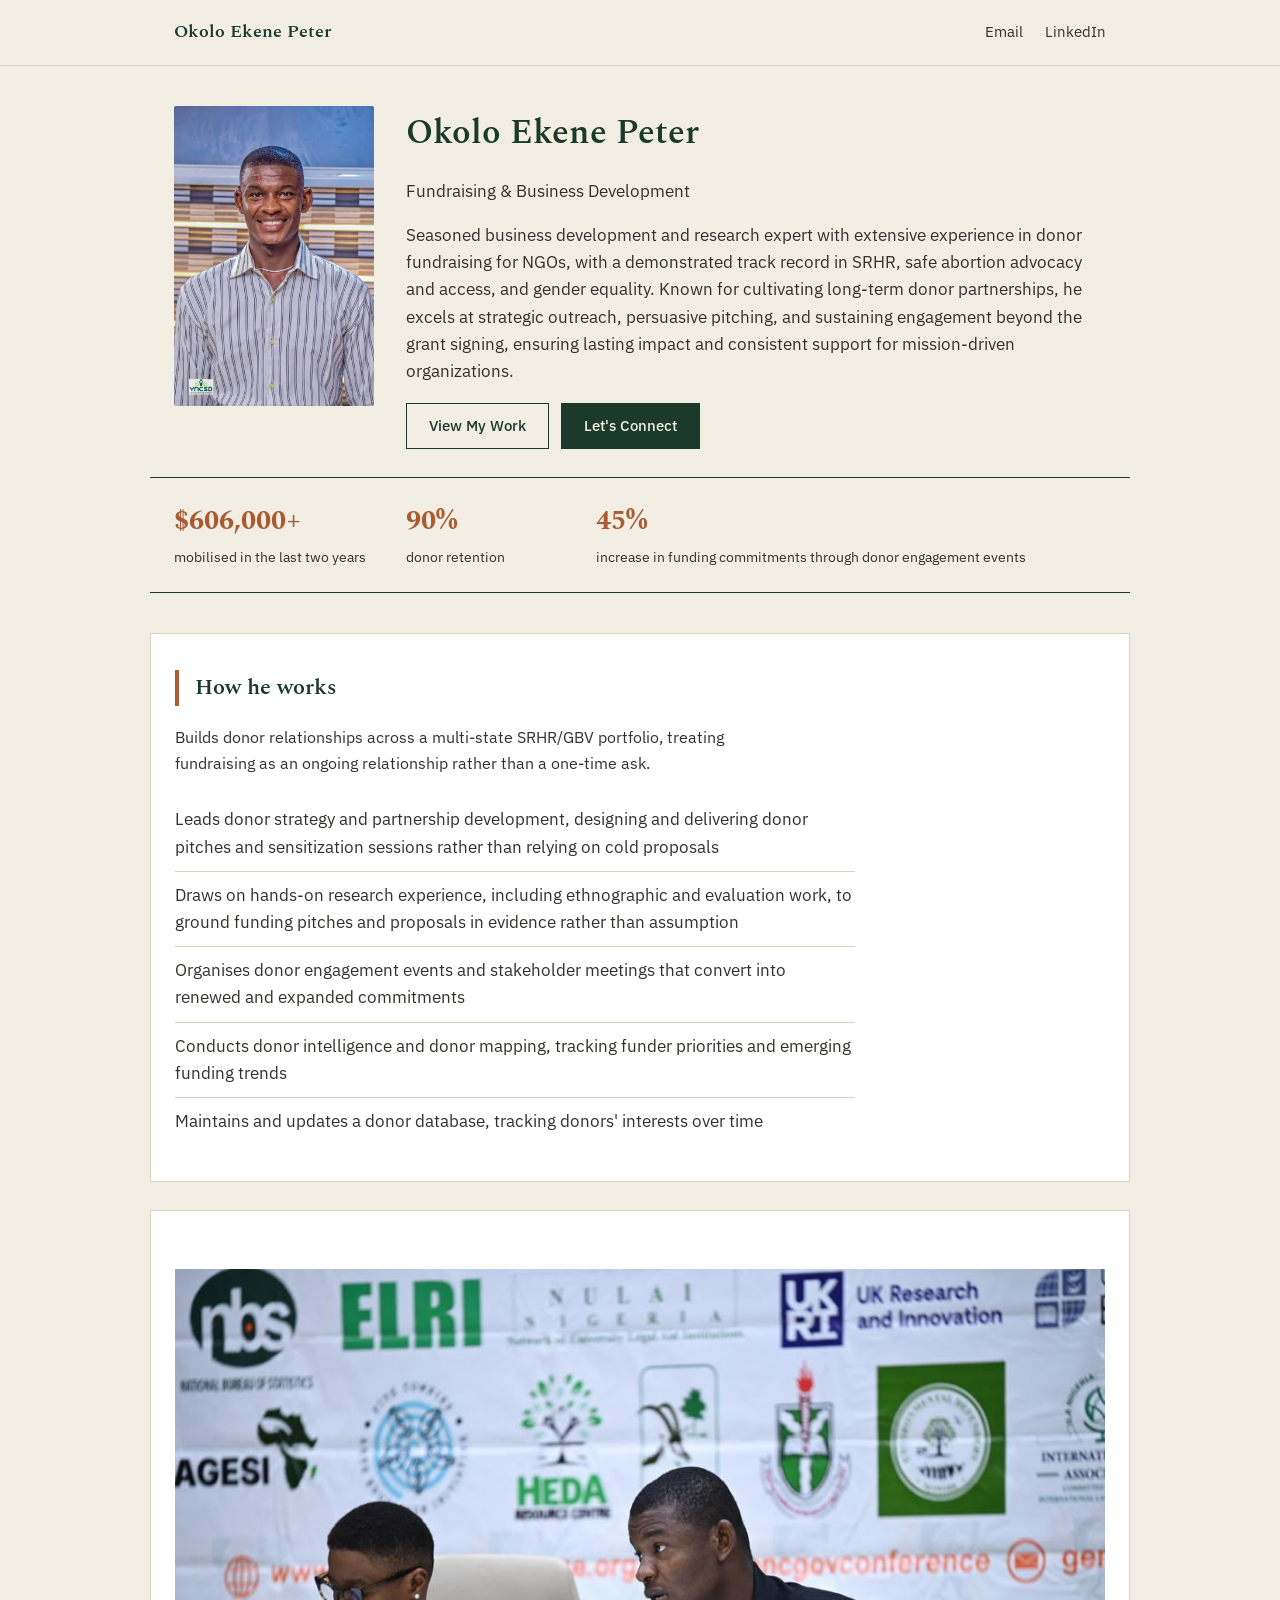
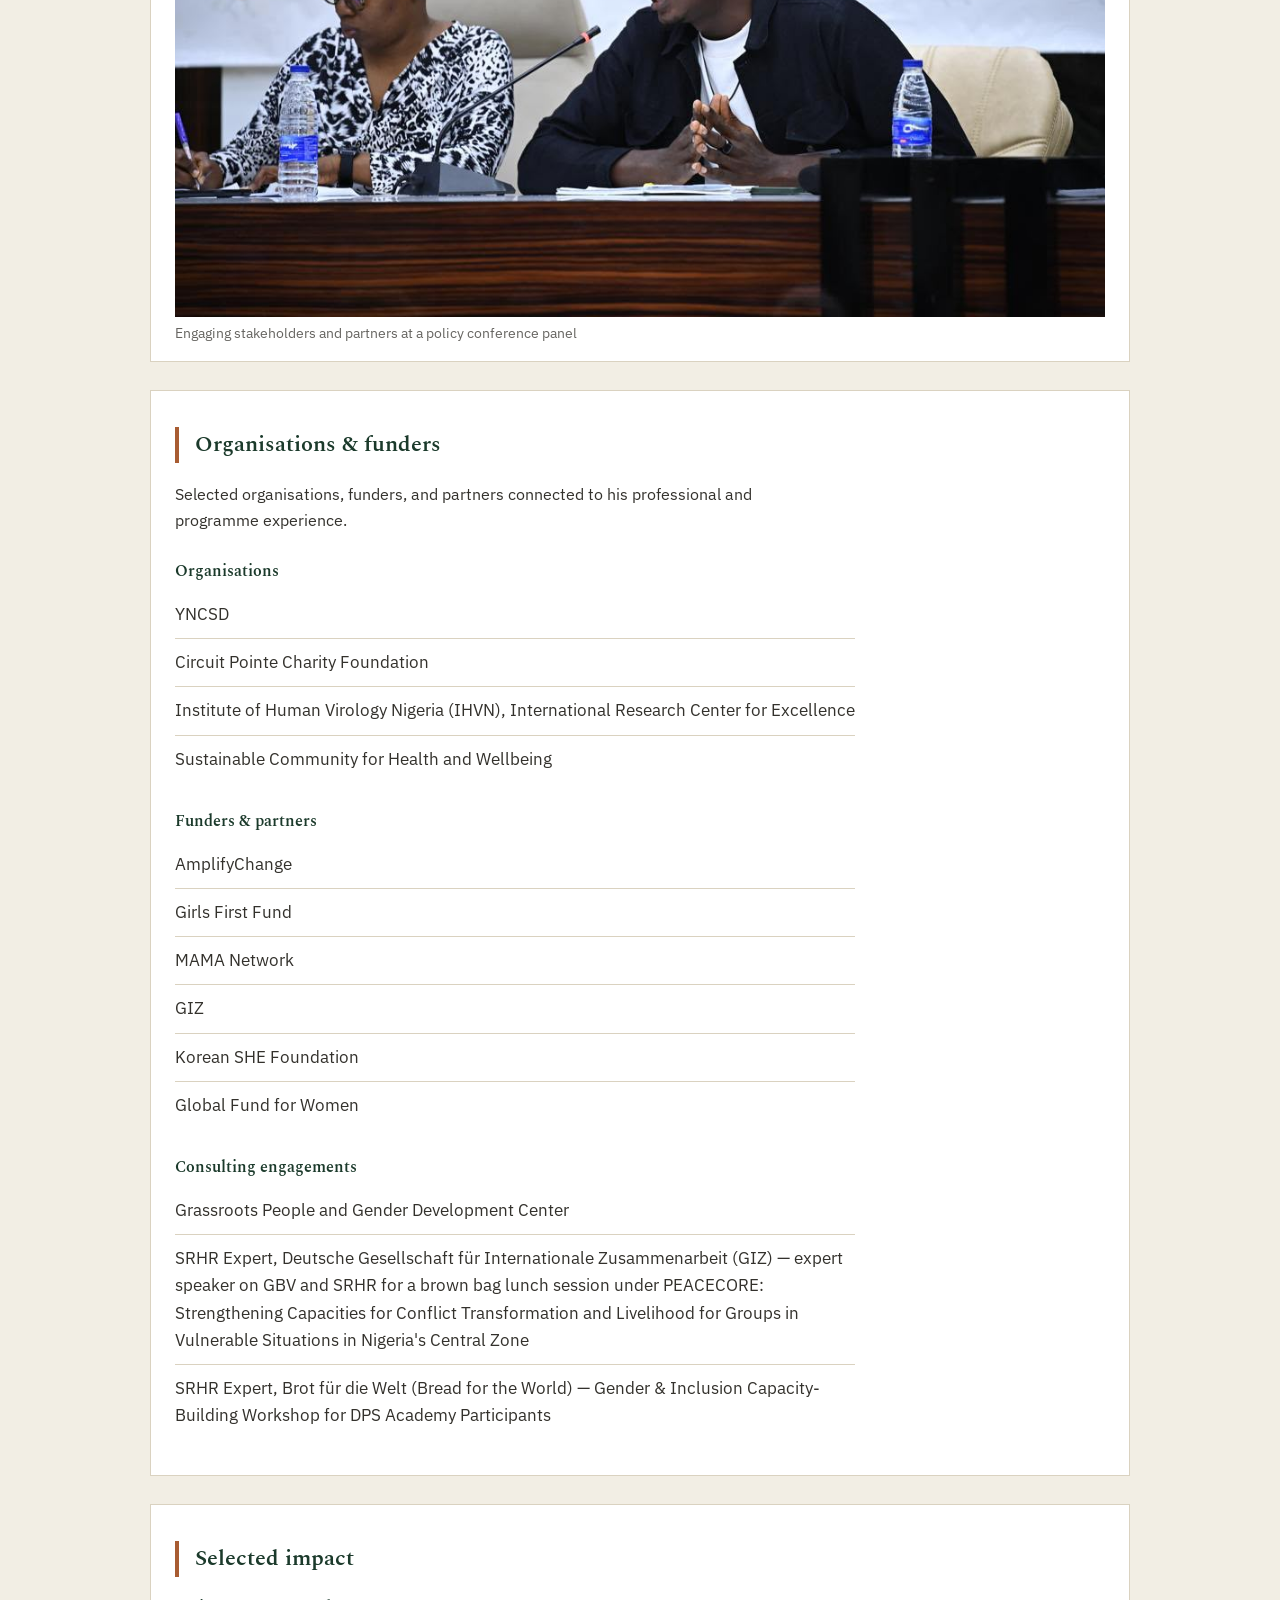
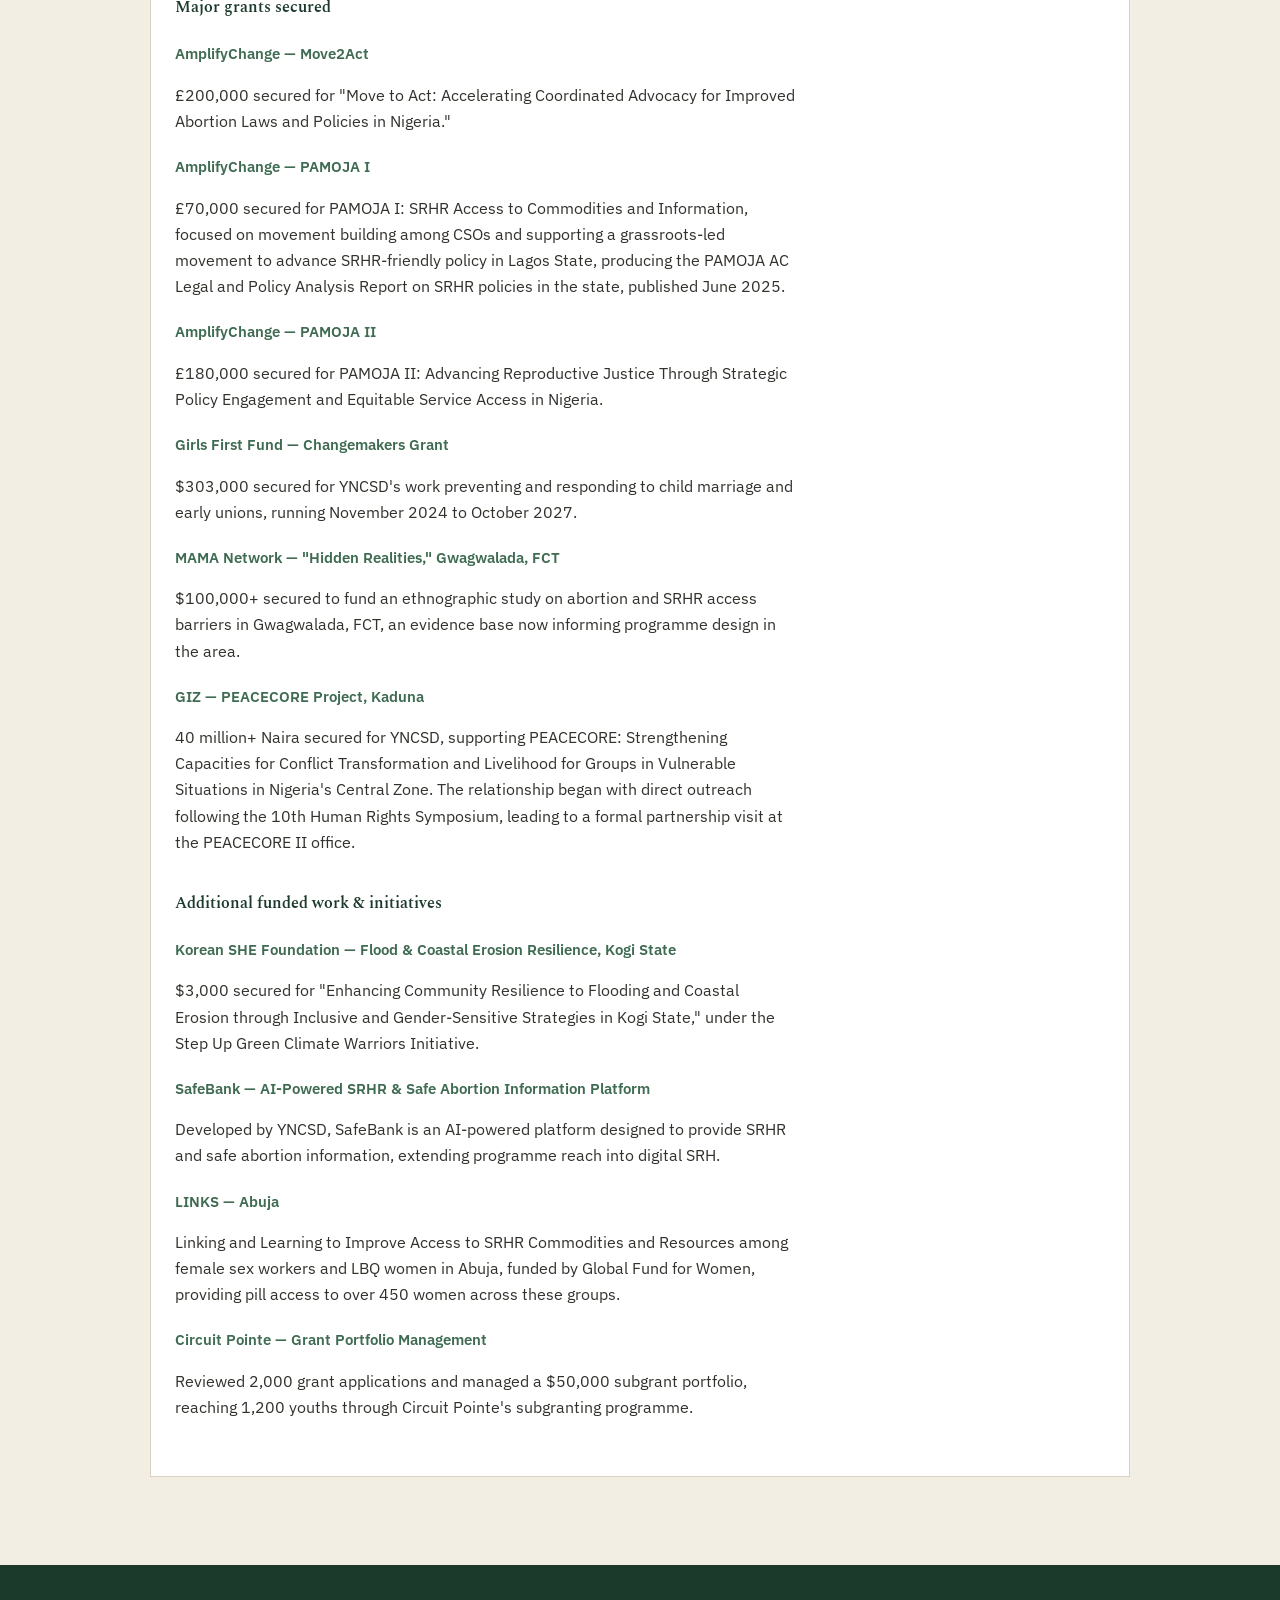
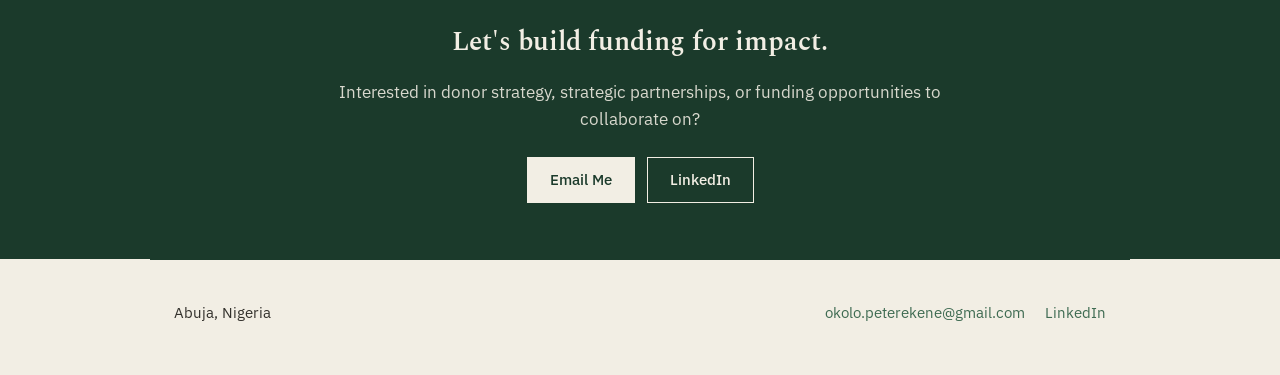
==== commit 44adc598: "Add files via upload" ====
--- a/index.html
+++ b/index.html
@@ -26,7 +26,7 @@
   <div>
     <h1>Okolo Ekene Peter</h1>
     <p class="role">Fundraising &amp; Business Development</p>
-    <p class="focus-line">SRHR · Abortion Access · Gender Equality. He builds and sustains donor relationships rather than chasing one-off wins, reaching out, pitching, and staying in the room after the grant is signed.</p>
+    <p class="focus-line">Seasoned business development and research expert with extensive experience in donor fundraising for NGOs, with a demonstrated track record in SRHR, safe abortion advocacy and access, and gender equality. Known for cultivating long-term donor partnerships, he excels at strategic outreach, persuasive pitching, and sustaining engagement beyond the grant signing, ensuring lasting impact and consistent support for mission-driven organizations.</p>
     <div class="cta-row">
       <a href="#impact" class="btn">View My Work</a>
       <a href="mailto:okolo.peterekene@gmail.com" class="btn primary">Let's Connect</a>
@@ -46,6 +46,7 @@
     <p class="intro">Builds donor relationships across a multi-state SRHR/GBV portfolio, treating fundraising as an ongoing relationship rather than a one-time ask.</p>
     <ul>
       <li>Leads donor strategy and partnership development, designing and delivering donor pitches and sensitization sessions rather than relying on cold proposals</li>
+      <li>Draws on hands-on research experience, including ethnographic and evaluation work, to ground funding pitches and proposals in evidence rather than assumption</li>
       <li>Organises donor engagement events and stakeholder meetings that convert into renewed and expanded commitments</li>
       <li>Conducts donor intelligence and donor mapping, tracking funder priorities and emerging funding trends</li>
       <li>Maintains and updates a donor database, tracking donors' interests over time</li>
@@ -86,8 +87,8 @@
     <p class="subhead">Consulting engagements</p>
     <ul>
       <li>Grassroots People and Gender Development Center</li>
-      <li>SRHR Expert, Deutsche Gesellschaft für Internationale Zusammenarbeit (GIZ)</li>
-      <li>SRHR Expert, Brot für die Welt (Bread for the World) — trained approximately 20 youths on intersectionality and its real-life project applications</li>
+      <li>SRHR Expert, Deutsche Gesellschaft für Internationale Zusammenarbeit (GIZ) — expert speaker on GBV and SRHR for a brown bag lunch session under PEACECORE: Strengthening Capacities for Conflict Transformation and Livelihood for Groups in Vulnerable Situations in Nigeria's Central Zone</li>
+      <li>SRHR Expert, Brot für die Welt (Bread for the World) — Gender &amp; Inclusion Capacity-Building Workshop for DPS Academy Participants</li>
     </ul>
   </section>
 
@@ -97,13 +98,13 @@
     <p class="subhead">Major grants secured</p>
 
     <p class="item-name">AmplifyChange — Move2Act</p>
-    <p class="intro">£200,000 secured for "Move to Act: Accelerating Coordinated Advocacy for Improved Abortion Laws and Policies in Nigeria," running 15 October 2023 to 14 October 2025.</p>
+    <p class="intro">£200,000 secured for "Move to Act: Accelerating Coordinated Advocacy for Improved Abortion Laws and Policies in Nigeria."</p>
 
     <p class="item-name">AmplifyChange — PAMOJA I</p>
-    <p class="intro">£70,000 secured for PAMOJA I, focused on movement building among CSOs.</p>
+    <p class="intro">£70,000 secured for PAMOJA I: SRHR Access to Commodities and Information, focused on movement building among CSOs and supporting a grassroots-led movement to advance SRHR-friendly policy in Lagos State, producing the PAMOJA AC Legal and Policy Analysis Report on SRHR policies in the state, published June 2025.</p>
 
     <p class="item-name">AmplifyChange — PAMOJA II</p>
-    <p class="intro">£180,000 secured for PAMOJA II, supporting a grassroots-led movement to drive and advance SRHR-friendly policy in Lagos State, producing the PAMOJA AC Legal and Policy Analysis Report on SRHR policies in the state, published June 2025.</p>
+    <p class="intro">£180,000 secured for PAMOJA II: Advancing Reproductive Justice Through Strategic Policy Engagement and Equitable Service Access in Nigeria.</p>
 
     <p class="item-name">Girls First Fund — Changemakers Grant</p>
     <p class="intro">$303,000 secured for YNCSD's work preventing and responding to child marriage and early unions, running November 2024 to October 2027.</p>
@@ -112,7 +113,7 @@
     <p class="intro">$100,000+ secured to fund an ethnographic study on abortion and SRHR access barriers in Gwagwalada, FCT, an evidence base now informing programme design in the area.</p>
 
     <p class="item-name">GIZ — PEACECORE Project, Kaduna</p>
-    <p class="intro">40 million+ Naira secured for YNCSD, supporting youth conflict mediation and gender-inclusive peacebuilding work in Kaduna State. The relationship began with direct outreach following the 10th Human Rights Symposium, leading to a formal partnership visit at the PEACECORE II office.</p>
+    <p class="intro">40 million+ Naira secured for YNCSD, supporting PEACECORE: Strengthening Capacities for Conflict Transformation and Livelihood for Groups in Vulnerable Situations in Nigeria's Central Zone. The relationship began with direct outreach following the 10th Human Rights Symposium, leading to a formal partnership visit at the PEACECORE II office.</p>
 
     <p class="subhead" style="margin-top:36px;">Additional funded work &amp; initiatives</p>
 
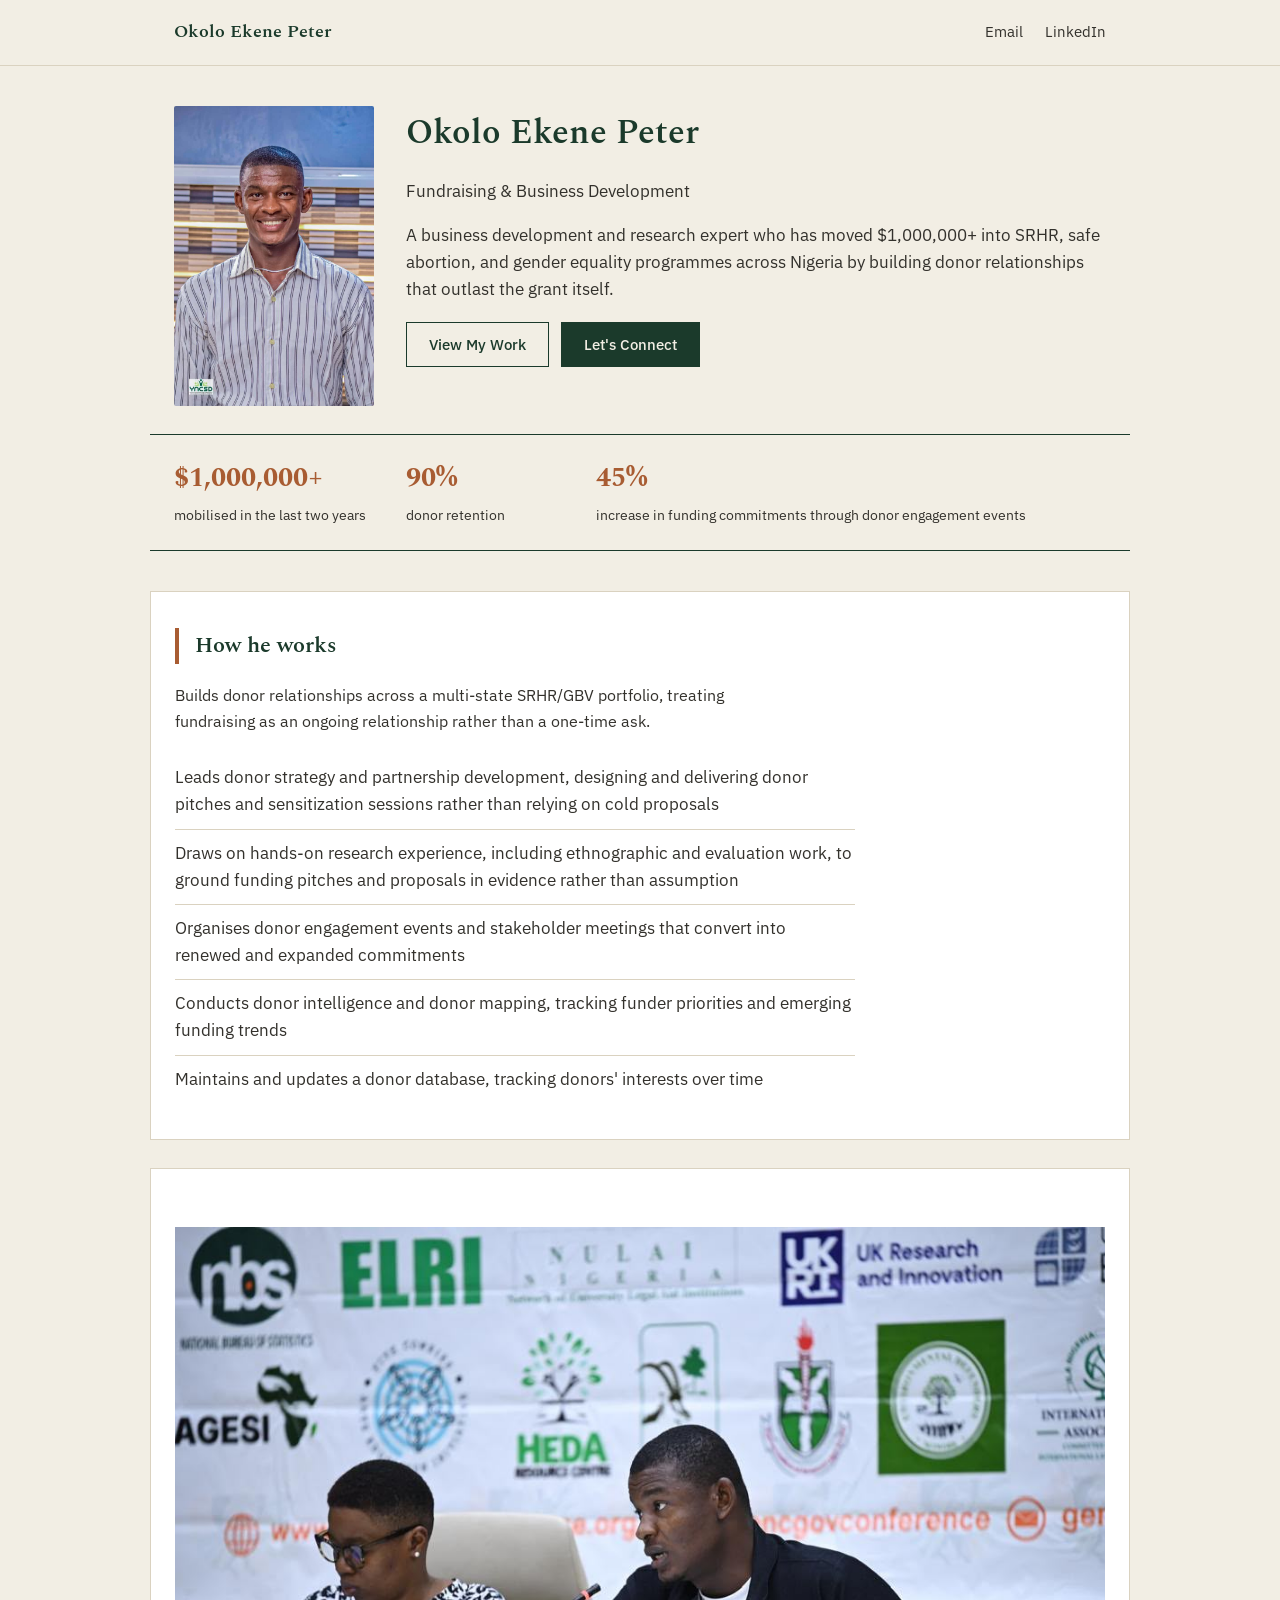
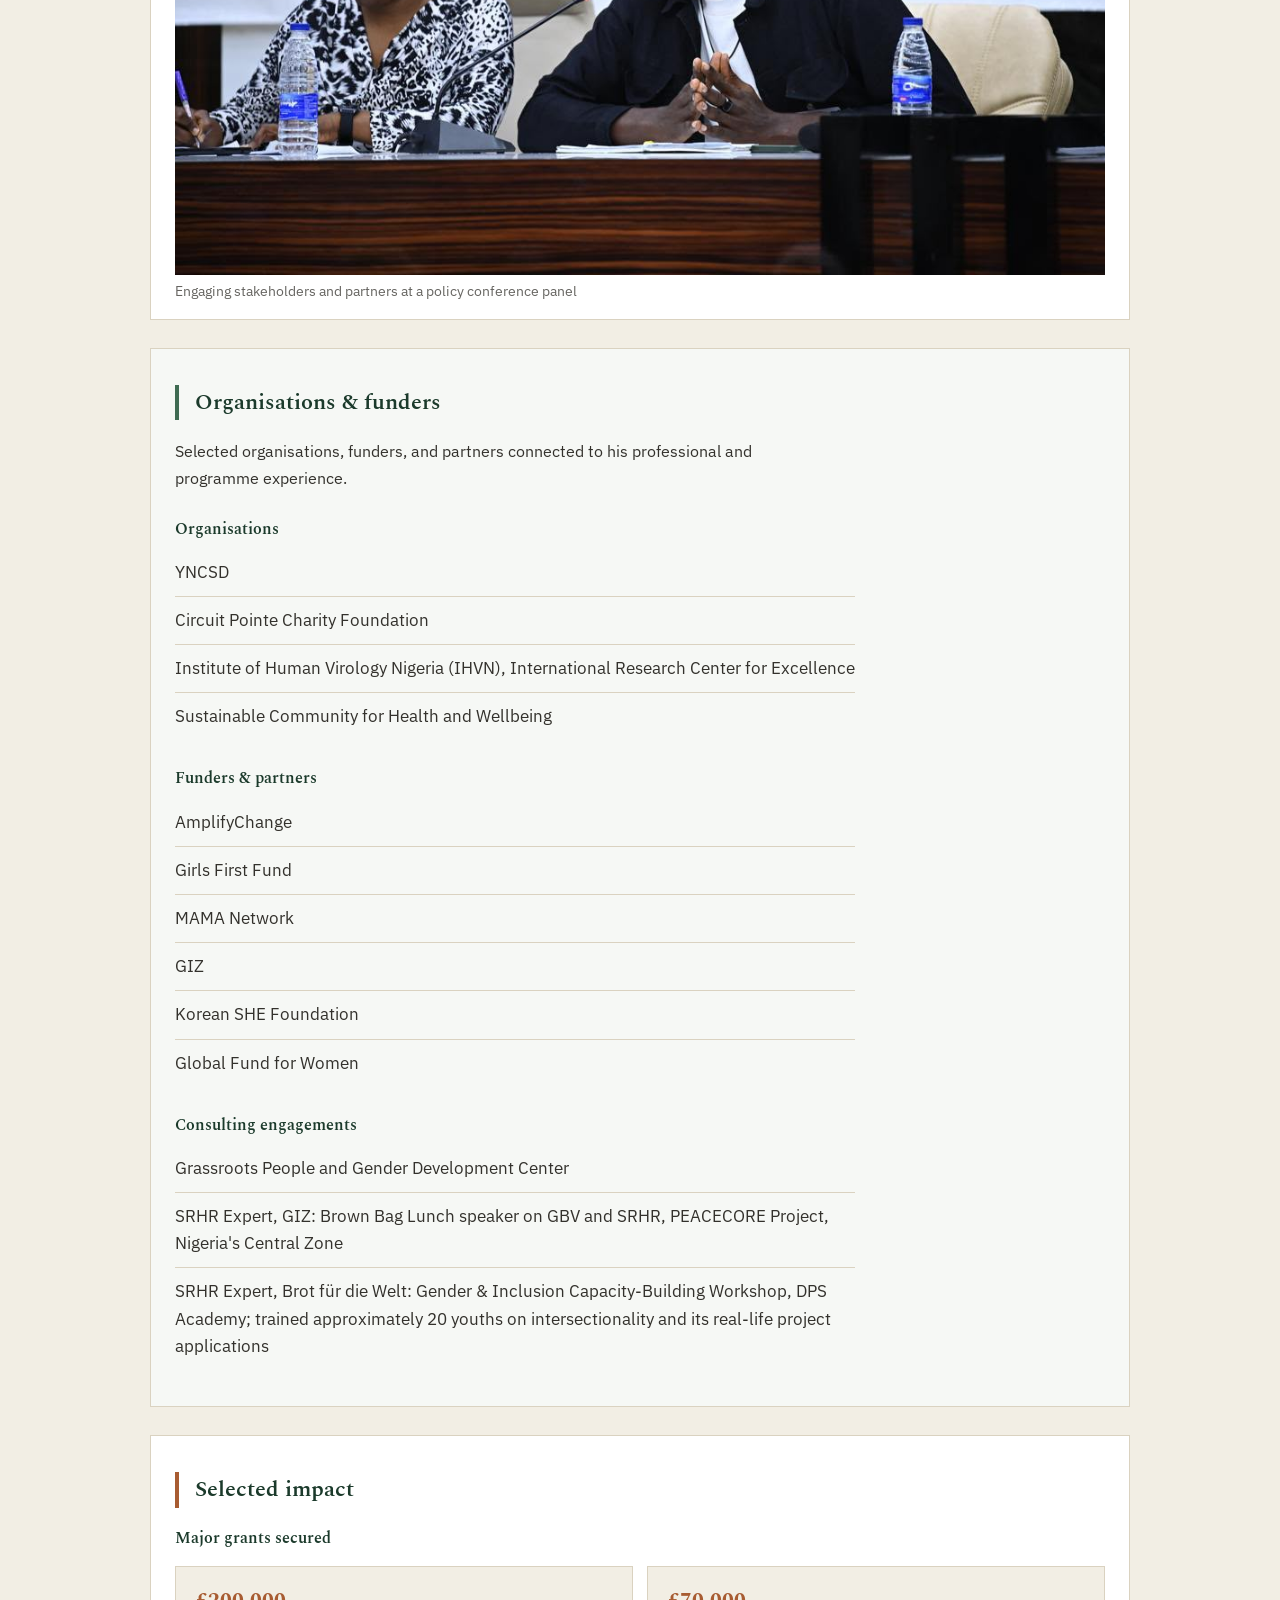
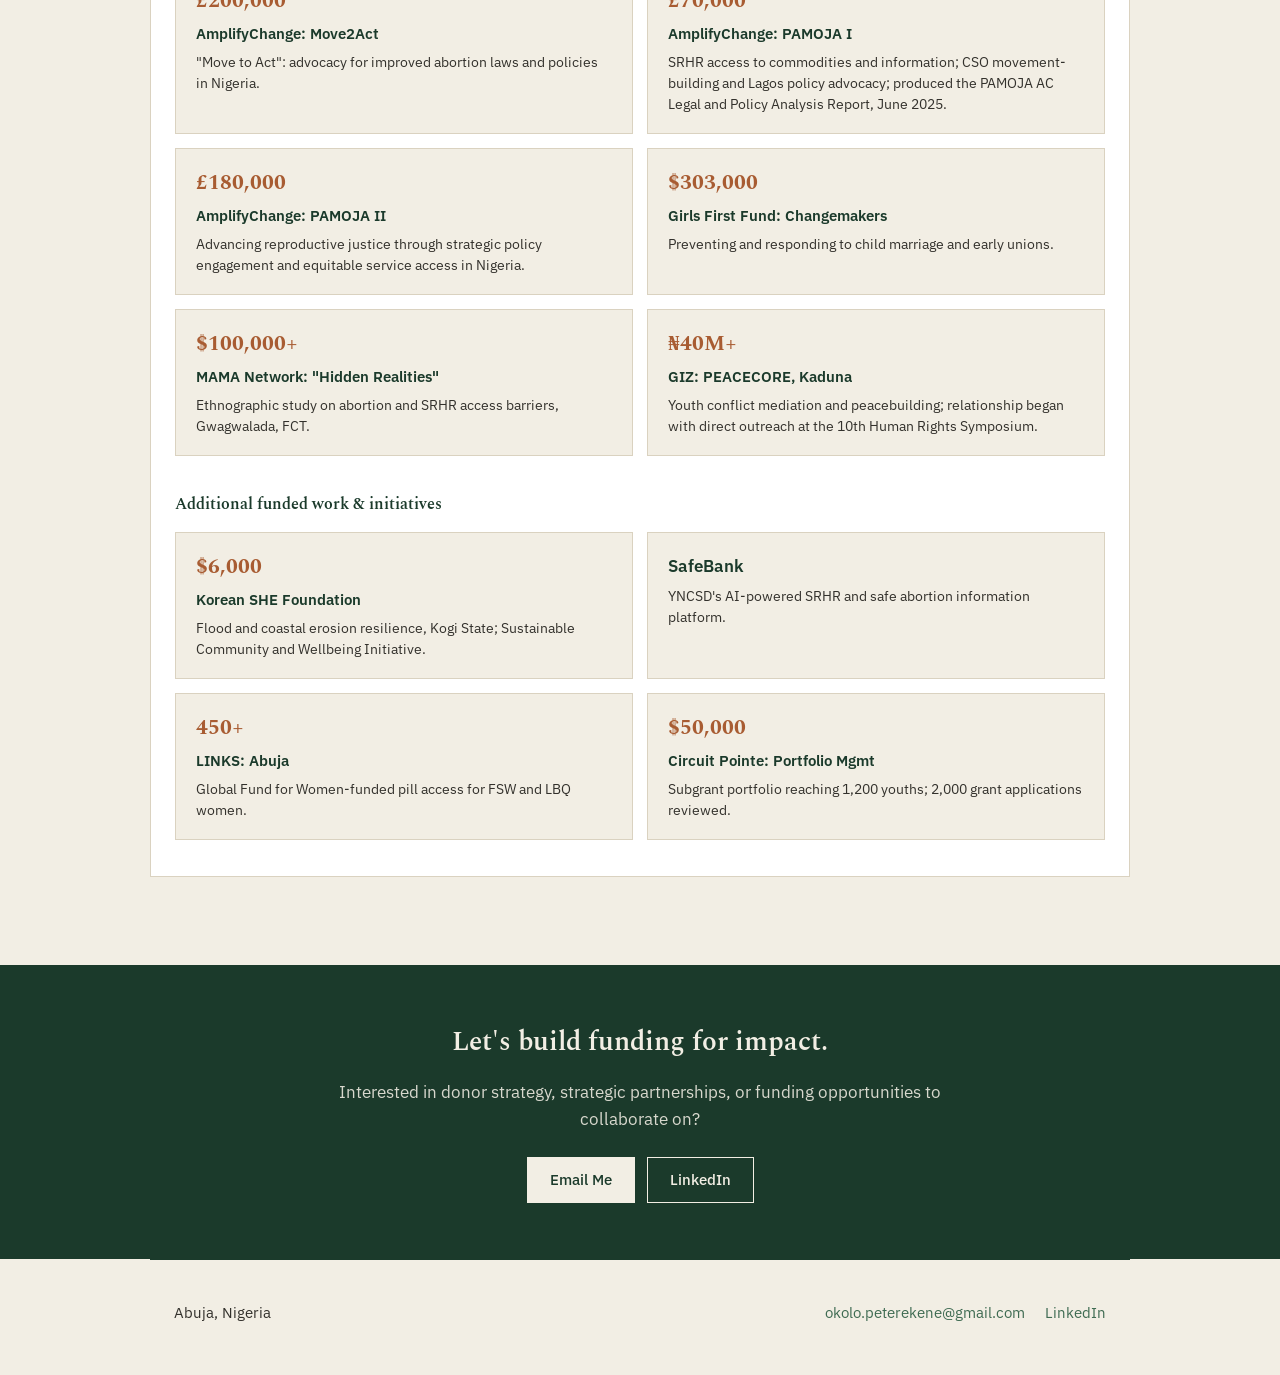
==== commit 9aa634f2: "Add files via upload" ====
--- a/index.html
+++ b/index.html
@@ -3,8 +3,8 @@
 <head>
 <meta charset="UTF-8">
 <meta name="viewport" content="width=device-width, initial-scale=1.0">
-<title>Okolo Ekene Peter — Fundraising &amp; Business Development</title>
-<meta name="description" content="Okolo Ekene Peter — Fundraising and Business Development, donor strategy and partnership development for SRHR, GBV, and climate resilience programmes in Nigeria.">
+<title>Okolo Ekene Peter: Fundraising &amp; Business Development</title>
+<meta name="description" content="Okolo Ekene Peter: Fundraising and Business Development, donor strategy and partnership development for SRHR, GBV, and climate resilience programmes in Nigeria.">
 <link rel="stylesheet" href="style.css">
 </head>
 <body>
@@ -26,7 +26,7 @@
   <div>
     <h1>Okolo Ekene Peter</h1>
     <p class="role">Fundraising &amp; Business Development</p>
-    <p class="focus-line">Seasoned business development and research expert with extensive experience in donor fundraising for NGOs, with a demonstrated track record in SRHR, safe abortion advocacy and access, and gender equality. Known for cultivating long-term donor partnerships, he excels at strategic outreach, persuasive pitching, and sustaining engagement beyond the grant signing, ensuring lasting impact and consistent support for mission-driven organizations.</p>
+    <p class="focus-line">A business development and research expert who has moved $1,000,000+ into SRHR, safe abortion, and gender equality programmes across Nigeria by building donor relationships that outlast the grant itself.</p>
     <div class="cta-row">
       <a href="#impact" class="btn">View My Work</a>
       <a href="mailto:okolo.peterekene@gmail.com" class="btn primary">Let's Connect</a>
@@ -35,7 +35,7 @@
 </div>
 
 <div class="ledger">
-  <div class="stat"><span class="num">$606,000+</span><span class="label">mobilised in the last two years</span></div>
+  <div class="stat"><span class="num">$1,000,000+</span><span class="label">mobilised in the last two years</span></div>
   <div class="stat"><span class="num">90%</span><span class="label">donor retention</span></div>
   <div class="stat"><span class="num">45%</span><span class="label">increase in funding commitments through donor engagement events</span></div>
 </div>
@@ -62,7 +62,7 @@
     </div>
   </section>
 
-  <section class="section">
+  <section class="section section-network">
     <h2>Organisations &amp; funders</h2>
     <p class="intro">Selected organisations, funders, and partners connected to his professional and programme experience.</p>
 
@@ -87,8 +87,8 @@
     <p class="subhead">Consulting engagements</p>
     <ul>
       <li>Grassroots People and Gender Development Center</li>
-      <li>SRHR Expert, Deutsche Gesellschaft für Internationale Zusammenarbeit (GIZ) — expert speaker on GBV and SRHR for a brown bag lunch session under PEACECORE: Strengthening Capacities for Conflict Transformation and Livelihood for Groups in Vulnerable Situations in Nigeria's Central Zone</li>
-      <li>SRHR Expert, Brot für die Welt (Bread for the World) — Gender &amp; Inclusion Capacity-Building Workshop for DPS Academy Participants</li>
+      <li>SRHR Expert, GIZ: Brown Bag Lunch speaker on GBV and SRHR, PEACECORE Project, Nigeria's Central Zone</li>
+      <li>SRHR Expert, Brot für die Welt: Gender &amp; Inclusion Capacity-Building Workshop, DPS Academy; trained approximately 20 youths on intersectionality and its real-life project applications</li>
     </ul>
   </section>
 
@@ -96,38 +96,61 @@
     <h2>Selected impact</h2>
 
     <p class="subhead">Major grants secured</p>
-
-    <p class="item-name">AmplifyChange — Move2Act</p>
-    <p class="intro">£200,000 secured for "Move to Act: Accelerating Coordinated Advocacy for Improved Abortion Laws and Policies in Nigeria."</p>
-
-    <p class="item-name">AmplifyChange — PAMOJA I</p>
-    <p class="intro">£70,000 secured for PAMOJA I: SRHR Access to Commodities and Information, focused on movement building among CSOs and supporting a grassroots-led movement to advance SRHR-friendly policy in Lagos State, producing the PAMOJA AC Legal and Policy Analysis Report on SRHR policies in the state, published June 2025.</p>
-
-    <p class="item-name">AmplifyChange — PAMOJA II</p>
-    <p class="intro">£180,000 secured for PAMOJA II: Advancing Reproductive Justice Through Strategic Policy Engagement and Equitable Service Access in Nigeria.</p>
-
-    <p class="item-name">Girls First Fund — Changemakers Grant</p>
-    <p class="intro">$303,000 secured for YNCSD's work preventing and responding to child marriage and early unions, running November 2024 to October 2027.</p>
-
-    <p class="item-name">MAMA Network — "Hidden Realities," Gwagwalada, FCT</p>
-    <p class="intro">$100,000+ secured to fund an ethnographic study on abortion and SRHR access barriers in Gwagwalada, FCT, an evidence base now informing programme design in the area.</p>
-
-    <p class="item-name">GIZ — PEACECORE Project, Kaduna</p>
-    <p class="intro">40 million+ Naira secured for YNCSD, supporting PEACECORE: Strengthening Capacities for Conflict Transformation and Livelihood for Groups in Vulnerable Situations in Nigeria's Central Zone. The relationship began with direct outreach following the 10th Human Rights Symposium, leading to a formal partnership visit at the PEACECORE II office.</p>
+    <div class="impact-grid">
+      <div class="impact-card">
+        <span class="amount">£200,000</span>
+        <span class="name">AmplifyChange: Move2Act</span>
+        <p class="desc">"Move to Act": advocacy for improved abortion laws and policies in Nigeria.</p>
+      </div>
+      <div class="impact-card">
+        <span class="amount">£70,000</span>
+        <span class="name">AmplifyChange: PAMOJA I</span>
+        <p class="desc">SRHR access to commodities and information; CSO movement-building and Lagos policy advocacy; produced the PAMOJA AC Legal and Policy Analysis Report, June 2025.</p>
+      </div>
+      <div class="impact-card">
+        <span class="amount">£180,000</span>
+        <span class="name">AmplifyChange: PAMOJA II</span>
+        <p class="desc">Advancing reproductive justice through strategic policy engagement and equitable service access in Nigeria.</p>
+      </div>
+      <div class="impact-card">
+        <span class="amount">$303,000</span>
+        <span class="name">Girls First Fund: Changemakers</span>
+        <p class="desc">Preventing and responding to child marriage and early unions.</p>
+      </div>
+      <div class="impact-card">
+        <span class="amount">$100,000+</span>
+        <span class="name">MAMA Network: "Hidden Realities"</span>
+        <p class="desc">Ethnographic study on abortion and SRHR access barriers, Gwagwalada, FCT.</p>
+      </div>
+      <div class="impact-card">
+        <span class="amount">₦40M+</span>
+        <span class="name">GIZ: PEACECORE, Kaduna</span>
+        <p class="desc">Youth conflict mediation and peacebuilding; relationship began with direct outreach at the 10th Human Rights Symposium.</p>
+      </div>
+    </div>
 
     <p class="subhead" style="margin-top:36px;">Additional funded work &amp; initiatives</p>
-
-    <p class="item-name">Korean SHE Foundation — Flood &amp; Coastal Erosion Resilience, Kogi State</p>
-    <p class="intro">$3,000 secured for "Enhancing Community Resilience to Flooding and Coastal Erosion through Inclusive and Gender-Sensitive Strategies in Kogi State," under the Step Up Green Climate Warriors Initiative.</p>
-
-    <p class="item-name">SafeBank — AI-Powered SRHR &amp; Safe Abortion Information Platform</p>
-    <p class="intro">Developed by YNCSD, SafeBank is an AI-powered platform designed to provide SRHR and safe abortion information, extending programme reach into digital SRH.</p>
-
-    <p class="item-name">LINKS — Abuja</p>
-    <p class="intro">Linking and Learning to Improve Access to SRHR Commodities and Resources among female sex workers and LBQ women in Abuja, funded by Global Fund for Women, providing pill access to over 450 women across these groups.</p>
-
-    <p class="item-name">Circuit Pointe — Grant Portfolio Management</p>
-    <p class="intro">Reviewed 2,000 grant applications and managed a $50,000 subgrant portfolio, reaching 1,200 youths through Circuit Pointe's subgranting programme.</p>
+    <div class="impact-grid">
+      <div class="impact-card">
+        <span class="amount">$6,000</span>
+        <span class="name">Korean SHE Foundation</span>
+        <p class="desc">Flood and coastal erosion resilience, Kogi State; Sustainable Community and Wellbeing Initiative.</p>
+      </div>
+      <div class="impact-card">
+        <span class="name" style="font-size:1.05rem; margin-top:2px;">SafeBank</span>
+        <p class="desc">YNCSD's AI-powered SRHR and safe abortion information platform.</p>
+      </div>
+      <div class="impact-card">
+        <span class="amount">450+</span>
+        <span class="name">LINKS: Abuja</span>
+        <p class="desc">Global Fund for Women-funded pill access for FSW and LBQ women.</p>
+      </div>
+      <div class="impact-card">
+        <span class="amount">$50,000</span>
+        <span class="name">Circuit Pointe: Portfolio Mgmt</span>
+        <p class="desc">Subgrant portfolio reaching 1,200 youths; 2,000 grant applications reviewed.</p>
+      </div>
+    </div>
   </section>
 </main>
 
--- a/style.css
+++ b/style.css
@@ -174,6 +174,9 @@
   border-left: 4px solid var(--ochre);
 }
 
+.section-network { background: #F6F8F5; }
+.section-network h2 { border-left-color: var(--forest); }
+
 .section .intro {
   font-size: 1.02rem;
   max-width: 62ch;
@@ -194,41 +197,6 @@
 
 .section ul li:first-child { border-top: none; }
 
-.section ul.plain li {
-  padding-left: 0;
-}
-
-/* Timeline (numbered, sequential content only) */
-.timeline { counter-reset: item; }
-
-.timeline li {
-  position: relative;
-  padding-left: 44px;
-  counter-increment: item;
-}
-
-.timeline li::before {
-  content: counter(item, decimal-leading-zero);
-  position: absolute;
-  left: 0;
-  top: 10px;
-  font-family: 'Spectral', serif;
-  font-weight: 600;
-  color: var(--ochre);
-  font-size: 0.95rem;
-}
-
-.timeline .role-title {
-  font-weight: 600;
-  color: var(--ink);
-  display: block;
-}
-
-.timeline .org {
-  color: var(--forest);
-  font-size: 0.95rem;
-}
-
 /* Sub-groups within a section (e.g. grants, education) */
 .subhead {
   font-family: 'Spectral', serif;
@@ -238,17 +206,7 @@
   margin: 26px 0 6px;
 }
 
-.subhead:first-of-type { margin-top: 4px; }
-
-.item-name {
-  font-family: 'IBM Plex Sans', sans-serif;
-  font-weight: 600;
-  color: var(--forest);
-  font-size: 0.95rem;
-  margin: 20px 0 4px;
-}
-
-.item-name:first-of-type { margin-top: 6px; }
+.section h2 + .subhead { margin-top: 4px; }
 
 /* Photo grid */
 .photo-grid {
@@ -356,7 +314,46 @@
   color: var(--parchment);
 }
 
-/* Closing CTA band */
+/* Impact grid: compact scannable cards */
+.impact-grid {
+  display: grid;
+  grid-template-columns: repeat(2, 1fr);
+  gap: 14px;
+  margin-top: 14px;
+}
+
+.impact-card {
+  border: 1px solid var(--rule);
+  background: var(--parchment);
+  padding: 18px 20px;
+}
+
+.impact-card .amount {
+  display: block;
+  font-family: 'Spectral', serif;
+  font-weight: 700;
+  color: var(--ochre);
+  font-size: 1.3rem;
+  font-variant-numeric: tabular-nums;
+}
+
+.impact-card .name {
+  display: block;
+  font-weight: 600;
+  color: var(--ink);
+  font-size: 0.92rem;
+  margin: 4px 0 6px;
+}
+
+.impact-card .desc {
+  font-size: 0.88rem;
+  line-height: 1.5;
+  margin: 0;
+}
+
+@media (max-width: 640px) {
+  .impact-grid { grid-template-columns: 1fr; }
+}
 .closing-cta {
   background: var(--ink);
   padding: 56px 24px;
